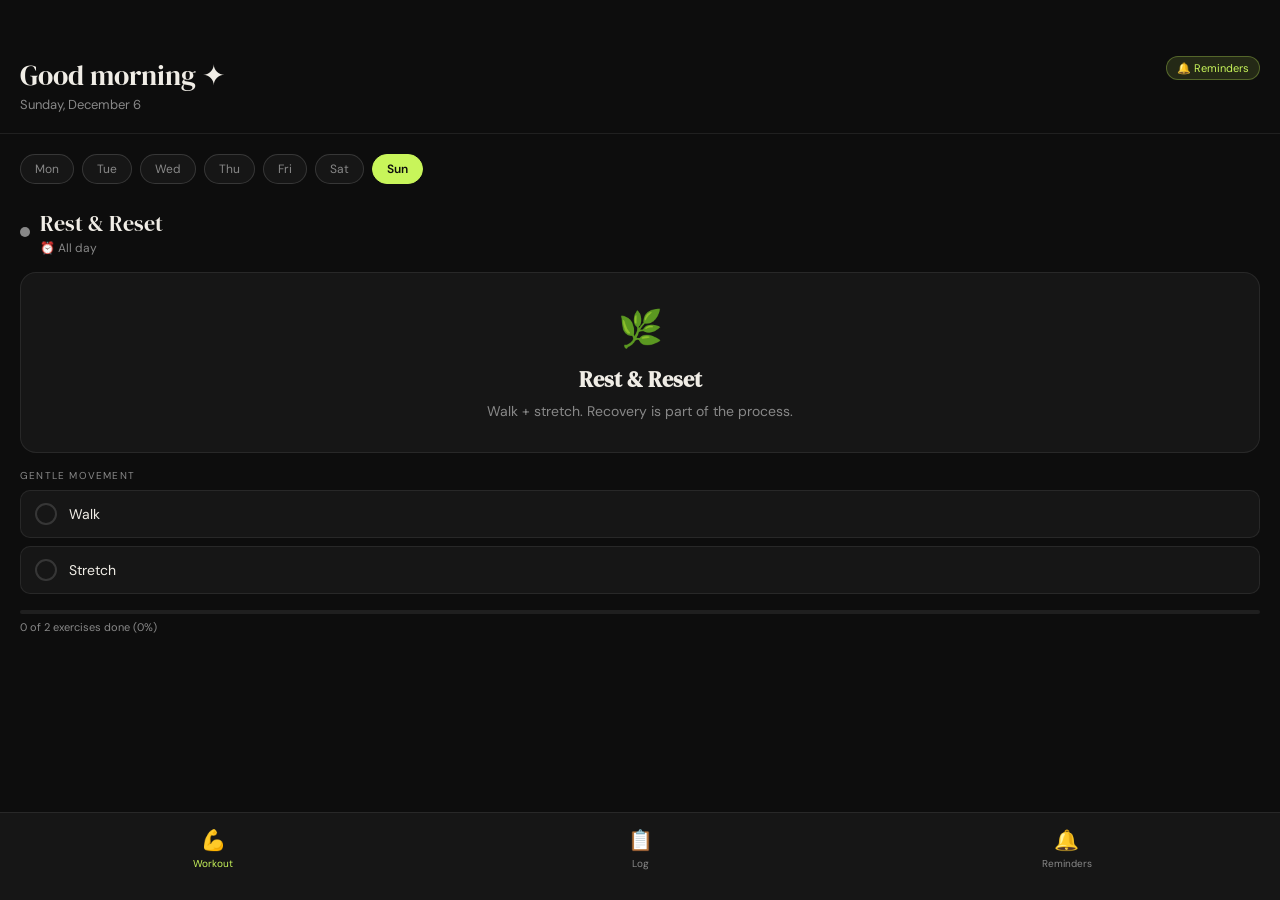
==== index.html @ 6dd9e2ce "updated scheduling notification" ====
<!DOCTYPE html>
<html lang="en">
<head>
<meta charset="UTF-8">
<meta name="viewport" content="width=device-width, initial-scale=1.0, viewport-fit=cover">
<meta name="apple-mobile-web-app-capable" content="yes">
<meta name="apple-mobile-web-app-status-bar-style" content="black-translucent">
<meta name="apple-mobile-web-app-title" content="My Fitness">
<title>My Fitness</title>
<link rel="preconnect" href="https://fonts.googleapis.com">
<link href="https://fonts.googleapis.com/css2?family=DM+Serif+Display:ital@0;1&family=DM+Sans:wght@300;400;500;600&display=swap" rel="stylesheet">
<style>
  :root {
    --bg: #0d0d0d;
    --bg2: #161616;
    --bg3: #1f1f1f;
    --border: rgba(255,255,255,0.08);
    --border2: rgba(255,255,255,0.14);
    --text: #f0ede6;
    --muted: #888;
    --accent: #c8f55a;
    --accent-dim: rgba(200,245,90,0.12);
    --accent-border: rgba(200,245,90,0.3);
    --red: #ff6b6b;
    --orange: #ffb347;
    --blue: #6bc5ff;
    --purple: #b39ddb;
    --green: #c8f55a;
    --radius: 16px;
    --radius-sm: 10px;
  }

  * { box-sizing: border-box; margin: 0; padding: 0; -webkit-tap-highlight-color: transparent; }

  body {
    font-family: 'DM Sans', sans-serif;
    background: var(--bg);
    color: var(--text);
    min-height: 100vh;
    min-height: -webkit-fill-available;
    overflow-x: hidden;
    padding-bottom: 90px;
  }

  h1, h2, .serif { font-family: 'DM Serif Display', serif; }

  .header {
    padding: 56px 20px 20px;
    background: var(--bg);
    position: sticky;
    top: 0;
    z-index: 100;
    border-bottom: 1px solid var(--border);
  }

  .header-top {
    display: flex;
    justify-content: space-between;
    align-items: flex-start;
  }

  .header h1 { font-size: 28px; color: var(--text); font-weight: 400; }
  .header .date { font-size: 13px; color: var(--muted); margin-top: 2px; }

  .ntfy-badge {
    font-size: 11px;
    background: var(--accent-dim);
    color: var(--accent);
    border: 1px solid var(--accent-border);
    padding: 4px 10px;
    border-radius: 20px;
    cursor: pointer;
    flex-shrink: 0;
  }

  .nav {
    position: fixed;
    bottom: 0;
    left: 0; right: 0;
    background: var(--bg2);
    border-top: 1px solid var(--border);
    display: flex;
    padding: 8px 0 24px;
    z-index: 200;
  }

  .nav-btn {
    flex: 1;
    display: flex;
    flex-direction: column;
    align-items: center;
    gap: 4px;
    background: none;
    border: none;
    color: var(--muted);
    font-family: 'DM Sans', sans-serif;
    font-size: 10px;
    cursor: pointer;
    padding: 6px 0;
    transition: color 0.2s;
  }

  .nav-btn.active { color: var(--accent); }
  .nav-icon { font-size: 20px; }

  .page { display: none; padding: 20px; }
  .page.active { display: block; }

  /* --- WORKOUT DAY CARD --- */
  .day-label {
    display: flex;
    align-items: center;
    gap: 10px;
    margin-bottom: 16px;
  }

  .day-dot {
    width: 10px; height: 10px;
    border-radius: 50%;
    flex-shrink: 0;
  }

  .day-title { font-family: 'DM Serif Display', serif; font-size: 22px; }
  .day-subtitle { font-size: 12px; color: var(--muted); margin-top: 2px; }

  .section-label {
    font-size: 10px;
    letter-spacing: 0.12em;
    text-transform: uppercase;
    color: var(--muted);
    margin: 16px 0 8px;
  }

  .exercise-item {
    display: flex;
    align-items: center;
    gap: 12px;
    padding: 12px 14px;
    background: var(--bg2);
    border: 1px solid var(--border);
    border-radius: var(--radius-sm);
    margin-bottom: 8px;
    cursor: pointer;
    transition: border-color 0.2s, background 0.2s;
    user-select: none;
  }

  .exercise-item.done {
    border-color: var(--accent-border);
    background: var(--accent-dim);
  }

  .ex-check {
    width: 22px; height: 22px;
    border-radius: 50%;
    border: 2px solid var(--border2);
    flex-shrink: 0;
    display: flex;
    align-items: center;
    justify-content: center;
    transition: all 0.2s;
  }

  .exercise-item.done .ex-check {
    background: var(--accent);
    border-color: var(--accent);
  }

  .ex-check-icon { display: none; font-size: 12px; }
  .exercise-item.done .ex-check-icon { display: block; }

  .ex-name { font-size: 14px; font-weight: 400; }
  .exercise-item.done .ex-name { text-decoration: line-through; color: var(--muted); }

  .day-nav {
    display: flex;
    gap: 8px;
    margin-bottom: 20px;
    overflow-x: auto;
    padding-bottom: 4px;
    scrollbar-width: none;
  }
  .day-nav::-webkit-scrollbar { display: none; }

  .day-chip {
    flex-shrink: 0;
    padding: 6px 14px;
    border-radius: 20px;
    border: 1px solid var(--border2);
    background: var(--bg2);
    color: var(--muted);
    font-size: 12px;
    cursor: pointer;
    transition: all 0.2s;
    font-family: 'DM Sans', sans-serif;
  }

  .day-chip.active {
    background: var(--accent);
    color: #0d0d0d;
    border-color: var(--accent);
    font-weight: 600;
  }

  .rest-card {
    background: var(--bg2);
    border: 1px solid var(--border);
    border-radius: var(--radius);
    padding: 32px 20px;
    text-align: center;
  }

  .rest-card .rest-emoji { font-size: 36px; margin-bottom: 12px; }
  .rest-card h2 { font-family: 'DM Serif Display', serif; font-size: 22px; margin-bottom: 8px; }
  .rest-card p { color: var(--muted); font-size: 14px; }

  .progress-bar-wrap {
    background: var(--bg3);
    border-radius: 4px;
    height: 4px;
    margin-top: 16px;
    overflow: hidden;
  }

  .progress-bar-fill {
    height: 100%;
    background: var(--accent);
    border-radius: 4px;
    transition: width 0.4s ease;
  }

  .progress-label {
    font-size: 11px;
    color: var(--muted);
    margin-top: 6px;
  }

  /* --- LOG PAGE --- */
  .log-section {
    background: var(--bg2);
    border: 1px solid var(--border);
    border-radius: var(--radius);
    margin-bottom: 16px;
    overflow: hidden;
  }

  .log-section-header {
    padding: 14px 16px;
    border-bottom: 1px solid var(--border);
    display: flex;
    justify-content: space-between;
    align-items: center;
  }

  .log-section-header h3 {
    font-size: 14px;
    font-weight: 500;
    display: flex;
    align-items: center;
    gap: 8px;
  }

  .log-icon { font-size: 16px; }

  .add-btn {
    font-size: 11px;
    color: var(--accent);
    background: var(--accent-dim);
    border: 1px solid var(--accent-border);
    padding: 4px 10px;
    border-radius: 20px;
    cursor: pointer;
    font-family: 'DM Sans', sans-serif;
  }

  .log-entries { padding: 8px 16px 12px; }

  .log-entry {
    display: flex;
    justify-content: space-between;
    align-items: center;
    padding: 8px 0;
    border-bottom: 1px solid var(--border);
    font-size: 13px;
  }

  .log-entry:last-child { border-bottom: none; }

  .log-entry-text { color: var(--text); }
  .log-entry-meta { color: var(--muted); font-size: 11px; }

  .delete-btn {
    background: none;
    border: none;
    color: var(--muted);
    cursor: pointer;
    font-size: 14px;
    padding: 4px;
  }

  .water-tracker {
    display: flex;
    gap: 6px;
    flex-wrap: wrap;
    padding: 12px 16px;
  }

  .water-glass {
    width: 36px; height: 36px;
    border-radius: 8px;
    border: 1px solid var(--border2);
    background: var(--bg3);
    display: flex;
    align-items: center;
    justify-content: center;
    font-size: 18px;
    cursor: pointer;
    transition: all 0.2s;
  }

  .water-glass.filled {
    background: rgba(107,197,255,0.15);
    border-color: rgba(107,197,255,0.4);
  }

  .water-count {
    font-size: 12px;
    color: var(--muted);
    padding: 0 16px 12px;
  }

  /* --- REMINDERS PAGE --- */
  .reminder-card {
    background: var(--bg2);
    border: 1px solid var(--border);
    border-radius: var(--radius);
    margin-bottom: 12px;
    overflow: hidden;
  }

  .reminder-row {
    display: flex;
    align-items: center;
    gap: 14px;
    padding: 14px 16px;
    border-bottom: 1px solid var(--border);
  }
  .reminder-row:last-child { border-bottom: none; }

  .reminder-time {
    font-family: 'DM Serif Display', serif;
    font-size: 18px;
    color: var(--text);
    min-width: 60px;
  }

  .reminder-info { flex: 1; }
  .reminder-label { font-size: 13px; font-weight: 500; }
  .reminder-sub { font-size: 11px; color: var(--muted); margin-top: 1px; }

  .reminder-icon-box {
    width: 36px; height: 36px;
    border-radius: 10px;
    display: flex; align-items: center; justify-content: center;
    font-size: 18px;
    flex-shrink: 0;
  }

  /* --- MODAL / INPUT --- */
  .modal-overlay {
    position: fixed;
    inset: 0;
    background: rgba(0,0,0,0.7);
    z-index: 500;
    display: flex;
    align-items: flex-end;
    justify-content: center;
  }

  .modal-overlay.hidden { display: none; }

  .modal-sheet {
    background: var(--bg2);
    border-radius: 20px 20px 0 0;
    padding: 20px 20px 40px;
    width: 100%;
    max-width: 480px;
  }

  .modal-handle {
    width: 40px; height: 4px;
    background: var(--border2);
    border-radius: 2px;
    margin: 0 auto 20px;
  }

  .modal-title {
    font-family: 'DM Serif Display', serif;
    font-size: 20px;
    margin-bottom: 16px;
  }

  .modal-input {
    width: 100%;
    background: var(--bg3);
    border: 1px solid var(--border2);
    border-radius: var(--radius-sm);
    padding: 12px 14px;
    color: var(--text);
    font-family: 'DM Sans', sans-serif;
    font-size: 15px;
    outline: none;
    margin-bottom: 12px;
  }

  .modal-input:focus { border-color: var(--accent); }

  .modal-actions { display: flex; gap: 10px; }

  .btn {
    flex: 1;
    padding: 13px;
    border-radius: var(--radius-sm);
    font-family: 'DM Sans', sans-serif;
    font-size: 14px;
    font-weight: 500;
    cursor: pointer;
    border: none;
    transition: opacity 0.2s;
  }

  .btn-primary { background: var(--accent); color: #0d0d0d; }
  .btn-secondary { background: var(--bg3); color: var(--text); border: 1px solid var(--border2); }

  /* --- NTFY SETUP --- */
  .setup-card {
    background: var(--bg2);
    border: 1px solid var(--accent-border);
    border-radius: var(--radius);
    padding: 20px;
    margin-bottom: 20px;
  }

  .setup-card h3 { font-family: 'DM Serif Display', serif; font-size: 18px; margin-bottom: 8px; }
  .setup-card p { font-size: 13px; color: var(--muted); line-height: 1.6; margin-bottom: 12px; }

  .setup-steps { list-style: none; }
  .setup-steps li {
    font-size: 13px;
    color: var(--text);
    padding: 6px 0;
    display: flex;
    gap: 10px;
    align-items: flex-start;
  }

  .step-num {
    min-width: 20px; height: 20px;
    border-radius: 50%;
    background: var(--accent);
    color: #0d0d0d;
    font-size: 11px;
    font-weight: 600;
    display: flex; align-items: center; justify-content: center;
    flex-shrink: 0;
    margin-top: 1px;
  }

  .topic-display {
    background: var(--bg3);
    border: 1px solid var(--border2);
    border-radius: var(--radius-sm);
    padding: 10px 14px;
    font-size: 13px;
    font-family: monospace;
    color: var(--accent);
    margin: 10px 0;
    word-break: break-all;
  }

  .small-link {
    color: var(--accent);
    font-size: 12px;
    text-decoration: underline;
    cursor: pointer;
  }
</style>
</head>
<body>

<div class="header">
  <div class="header-top">
    <div>
      <h1 class="serif">Good morning ✦</h1>
      <div class="date" id="dateLabel"></div>
    </div>
    <div class="ntfy-badge" onclick="showPage('reminders')">🔔 Reminders</div>
  </div>
</div>

<div class="page active" id="page-workout">
  <div class="day-nav" id="dayNav"></div>
  <div id="workoutContent"></div>
</div>

<div class="page" id="page-log">
  <!-- Food Log -->
  <div class="log-section">
    <div class="log-section-header">
      <h3><span class="log-icon">🍽️</span> Food log</h3>
      <button class="add-btn" onclick="openModal('food')">+ Add</button>
    </div>
    <div class="log-entries" id="foodEntries">
      <div style="font-size:13px;color:var(--muted);padding:8px 0;">Nothing logged yet today.</div>
    </div>
  </div>

  <!-- Water Log -->
  <div class="log-section">
    <div class="log-section-header">
      <h3><span class="log-icon">💧</span> Water</h3>
      <button class="add-btn" onclick="addWater()">+ Glass</button>
    </div>
    <div class="water-tracker" id="waterTracker"></div>
    <div class="water-count" id="waterCount">0 glasses today</div>
  </div>

  <!-- Walk log -->
  <div class="log-section">
    <div class="log-section-header">
      <h3><span class="log-icon">🚶</span> Walk</h3>
      <button class="add-btn" onclick="openModal('walk')">+ Log</button>
    </div>
    <div class="log-entries" id="walkEntries">
      <div style="font-size:13px;color:var(--muted);padding:8px 0;">No walks logged today.</div>
    </div>
  </div>
</div>

<div class="page" id="page-reminders">
  <div id="ntfySetup"></div>

  <p class="section-label">Today's schedule</p>
  <div class="reminder-card">
    <div class="reminder-row">
      <div class="reminder-icon-box" style="background:rgba(255,179,71,0.15)">🍗</div>
      <div class="reminder-info">
        <div class="reminder-label">Protein meal</div>
        <div class="reminder-sub">Lunch — high protein focus</div>
      </div>
      <div class="reminder-time">1:00 PM</div>
    </div>
    <div class="reminder-row">
      <div class="reminder-icon-box" style="background:rgba(200,245,90,0.1)">🥜</div>
      <div class="reminder-info">
        <div class="reminder-label">Snack time</div>
        <div class="reminder-sub">Keep it light</div>
      </div>
      <div class="reminder-time">3:00 PM</div>
    </div>
    <div class="reminder-row">
      <div class="reminder-icon-box" style="background:rgba(107,197,255,0.12)">💧</div>
      <div class="reminder-info">
        <div class="reminder-label">Water reminders</div>
        <div class="reminder-sub">Hourly, 9am – 8pm</div>
      </div>
      <div class="reminder-time">Hourly</div>
    </div>
    <div class="reminder-row">
      <div class="reminder-icon-box" style="background:rgba(179,157,219,0.15)">🌅</div>
      <div class="reminder-info">
        <div class="reminder-label">Light dinner</div>
        <div class="reminder-sub">Wind-down eating</div>
      </div>
      <div class="reminder-time">7:00 PM</div>
    </div>
    <div class="reminder-row">
      <div class="reminder-icon-box" style="background:rgba(200,245,90,0.1)">🚶</div>
      <div class="reminder-info">
        <div class="reminder-label">Evening walk</div>
        <div class="reminder-sub">After dinner walk</div>
      </div>
      <div class="reminder-time">8:00 PM</div>
    </div>
  </div>

  <div id="testNotifSection"></div>
</div>

<!-- Bottom Nav -->
<nav class="nav">
  <button class="nav-btn active" onclick="showPage('workout')" id="nav-workout">
    <span class="nav-icon">💪</span>Workout
  </button>
  <button class="nav-btn" onclick="showPage('log')" id="nav-log">
    <span class="nav-icon">📋</span>Log
  </button>
  <button class="nav-btn" onclick="showPage('reminders')" id="nav-reminders">
    <span class="nav-icon">🔔</span>Reminders
  </button>
</nav>

<!-- Modal -->
<div class="modal-overlay hidden" id="modalOverlay">
  <div class="modal-sheet">
    <div class="modal-handle"></div>
    <div class="modal-title" id="modalTitle">Log food</div>
    <input class="modal-input" id="modalInput" type="text" placeholder="e.g. Chicken & rice..." />
    <div class="modal-actions">
      <button class="btn btn-secondary" onclick="closeModal()">Cancel</button>
      <button class="btn btn-primary" onclick="saveLog()">Save</button>
    </div>
  </div>
</div>

<script>
const DAYS = ['Sunday','Monday','Tuesday','Wednesday','Thursday','Friday','Saturday'];
const today = new Date();
const todayIdx = today.getDay();

document.getElementById('dateLabel').textContent = today.toLocaleDateString('en-US', { weekday:'long', month:'long', day:'numeric' });

const SCHEDULE = {
  1: {
    label: 'Monday — Lower Body',
    color: '#ff6b6b',
    time: '7 AM (fasted)',
    sections: [
      { name: 'Start (non-negotiables)', exercises: ['BOSU leg-ups','Pull-ups'] },
      { name: 'Main', exercises: ['Barbell hip thrust','RDL','Bulgarian split squat','Hip abductor'] },
      { name: 'Core (belly focus)', exercises: ['Hanging leg raises','Cable crunch'] },
      { name: 'Arms (light)', exercises: ['Tricep pushdowns or kickbacks','Lateral raises'] }
    ]
  },
  2: {
    label: 'Tuesday — Cardio + Core',
    color: '#ffcc44',
    time: 'Flexible',
    sections: [
      { name: 'Cardio (pick one)', exercises: ['20–25 min run (easy pace)','Incline walking'] },
      { name: 'Core circuit', exercises: ['Hanging leg raises','Plank','Cable crunch'] }
    ]
  },
  3: {
    label: 'Wednesday — Upper Body',
    color: '#6bc5ff',
    time: '7 AM',
    sections: [
      { name: 'Start', exercises: ['BOSU leg-ups','Pull-ups'] },
      { name: 'Back + Push', exercises: ['Lat pulldown','Chest-supported DB row','Incline DB press','Single-arm lat row'] },
      { name: '🔥 Arms (main focus)', exercises: ['Preacher curl','Tricep kickbacks','Overhead tricep extension','Lateral raises'] },
      { name: 'Finish', exercises: ['Dead hang'] }
    ]
  },
  4: {
    label: 'Thursday — Fat Loss Day',
    color: '#c8f55a',
    time: 'Flexible',
    sections: [
      { name: 'Intervals (pick one)', exercises: ['1 min fast / 2 min walk × 6–8 rounds','30–40 min incline walk'] }
    ]
  },
  5: {
    label: 'Friday — Lower Body (Quads)',
    color: '#b39ddb',
    time: '7 AM',
    sections: [
      { name: 'Start', exercises: ['BOSU leg-ups','Pull-ups'] },
      { name: 'Main', exercises: ['Hack squat','DB walking lunges','Hip thrust','Leg extension','Hip adductor'] },
      { name: 'Core', exercises: ['Cable crunch','Hanging leg raises'] },
      { name: 'Arms (light)', exercises: ['Tricep pushdowns','Lateral raises'] }
    ]
  },
  6: {
    label: 'Saturday — Active + Pilates',
    color: '#ffb347',
    time: 'Flexible',
    sections: [
      { name: 'Activity', exercises: ['Long walk','Light run','Pilates / YouTube workout (optional)'] }
    ]
  },
  0: {
    label: 'Sunday — Rest & Reset',
    color: '#888',
    time: 'All day',
    rest: true,
    sections: [
      { name: 'Gentle movement', exercises: ['Walk','Stretch'] }
    ]
  }
};

let currentDay = todayIdx;
let checkedExercises = JSON.parse(localStorage.getItem('checked') || '{}');
let foodLog = JSON.parse(localStorage.getItem('foodLog') || '[]');
let waterLog = JSON.parse(localStorage.getItem('waterLog') || '{}');
let walkLog = JSON.parse(localStorage.getItem('walkLog') || '[]');
let ntfyTopic = localStorage.getItem('ntfyTopic') || '';
let currentModal = '';

const todayKey = today.toISOString().split('T')[0];

function saveChecked() { localStorage.setItem('checked', JSON.stringify(checkedExercises)); }

function renderDayNav() {
  const nav = document.getElementById('dayNav');
  nav.innerHTML = '';
  const order = [1,2,3,4,5,6,0];
  order.forEach(d => {
    const chip = document.createElement('button');
    chip.className = 'day-chip' + (d === currentDay ? ' active' : '');
    chip.textContent = DAYS[d].slice(0,3);
    chip.onclick = () => { currentDay = d; renderDayNav(); renderWorkout(); };
    nav.appendChild(chip);
  });
}

function renderWorkout() {
  const content = document.getElementById('workoutContent');
  const day = SCHEDULE[currentDay];
  if (!day) { content.innerHTML = ''; return; }

  let html = `<div class="day-label">
    <div class="day-dot" style="background:${day.color}"></div>
    <div>
      <div class="day-title">${day.label.split('—')[1]?.trim() || day.label}</div>
      <div class="day-subtitle">⏰ ${day.time}</div>
    </div>
  </div>`;

  if (day.rest) {
    html += `<div class="rest-card">
      <div class="rest-emoji">🌿</div>
      <h2>Rest & Reset</h2>
      <p>Walk + stretch. Recovery is part of the process.</p>
    </div>`;
  }

  const dayKey = `${todayKey}-${currentDay}`;
  let total = 0, done = 0;

  day.sections.forEach(sec => {
    html += `<div class="section-label">${sec.name}</div>`;
    sec.exercises.forEach(ex => {
      total++;
      const key = `${dayKey}-${ex}`;
      const checked = checkedExercises[key];
      if (checked) done++;
      html += `<div class="exercise-item${checked ? ' done' : ''}" onclick="toggleEx('${key}', this)">
        <div class="ex-check"><span class="ex-check-icon">✓</span></div>
        <div class="ex-name">${ex}</div>
      </div>`;
    });
  });

  const pct = total > 0 ? Math.round((done/total)*100) : 0;
  html += `<div class="progress-bar-wrap"><div class="progress-bar-fill" style="width:${pct}%"></div></div>
  <div class="progress-label">${done} of ${total} exercises done (${pct}%)</div>`;

  content.innerHTML = html;
}

function toggleEx(key, el) {
  checkedExercises[key] = !checkedExercises[key];
  saveChecked();
  renderWorkout();
}

function renderLog() {
  const todayFood = foodLog.filter(f => f.date === todayKey);
  const foodEl = document.getElementById('foodEntries');
  if (todayFood.length === 0) {
    foodEl.innerHTML = '<div style="font-size:13px;color:var(--muted);padding:8px 0;">Nothing logged yet today.</div>';
  } else {
    foodEl.innerHTML = todayFood.map((f,i) => `
      <div class="log-entry">
        <div>
          <div class="log-entry-text">${f.text}</div>
          <div class="log-entry-meta">${f.time}</div>
        </div>
        <button class="delete-btn" onclick="deleteFood(${foodLog.indexOf(f)})">✕</button>
      </div>`).join('');
  }

  const glasses = waterLog[todayKey] || 0;
  const tracker = document.getElementById('waterTracker');
  let glassHTML = '';
  for (let i = 0; i < 10; i++) {
    glassHTML += `<div class="water-glass${i < glasses ? ' filled' : ''}" onclick="setWater(${i+1})">💧</div>`;
  }
  tracker.innerHTML = glassHTML;
  document.getElementById('waterCount').textContent = `${glasses} glass${glasses !== 1 ? 'es' : ''} today (goal: 8–10)`;

  const todayWalk = walkLog.filter(w => w.date === todayKey);
  const walkEl = document.getElementById('walkEntries');
  if (todayWalk.length === 0) {
    walkEl.innerHTML = '<div style="font-size:13px;color:var(--muted);padding:8px 0;">No walks logged today.</div>';
  } else {
    walkEl.innerHTML = todayWalk.map(w => `
      <div class="log-entry">
        <div>
          <div class="log-entry-text">${w.text}</div>
          <div class="log-entry-meta">${w.time}</div>
        </div>
      </div>`).join('');
  }
}

function addWater() {
  const cur = waterLog[todayKey] || 0;
  waterLog[todayKey] = Math.min(cur + 1, 10);
  localStorage.setItem('waterLog', JSON.stringify(waterLog));
  renderLog();
}

function setWater(n) {
  waterLog[todayKey] = n;
  localStorage.setItem('waterLog', JSON.stringify(waterLog));
  renderLog();
}

function deleteFood(idx) {
  foodLog.splice(idx, 1);
  localStorage.setItem('foodLog', JSON.stringify(foodLog));
  renderLog();
}

function openModal(type) {
  currentModal = type;
  const titles = { food: 'Log food', walk: 'Log walk' };
  const placeholders = { food: 'e.g. Chicken & rice, protein shake...', walk: 'e.g. 30 min evening walk...' };
  document.getElementById('modalTitle').textContent = titles[type];
  document.getElementById('modalInput').placeholder = placeholders[type];
  document.getElementById('modalInput').value = '';
  document.getElementById('modalOverlay').classList.remove('hidden');
  setTimeout(() => document.getElementById('modalInput').focus(), 100);
}

function closeModal() {
  document.getElementById('modalOverlay').classList.add('hidden');
}

function saveLog() {
  const val = document.getElementById('modalInput').value.trim();
  if (!val) return;
  const entry = { text: val, date: todayKey, time: new Date().toLocaleTimeString('en-US', {hour:'2-digit',minute:'2-digit'}) };
  if (currentModal === 'food') {
    foodLog.push(entry);
    localStorage.setItem('foodLog', JSON.stringify(foodLog));
  } else {
    walkLog.push(entry);
    localStorage.setItem('walkLog', JSON.stringify(walkLog));
  }
  closeModal();
  renderLog();
}

function generateTopic() {
  const chars = 'abcdefghijklmnopqrstuvwxyz0123456789';
  let result = 'myfitness-';
  for (let i = 0; i < 8; i++) result += chars[Math.floor(Math.random()*chars.length)];
  return result;
}

function renderReminders() {
  const setup = document.getElementById('ntfySetup');
  if (!ntfyTopic) {
    ntfyTopic = generateTopic();
    localStorage.setItem('ntfyTopic', ntfyTopic);
  }

  setup.innerHTML = `<div class="setup-card">
    <h3>Set up push notifications</h3>
    <p>Install the free <strong>ntfy</strong> app on your iPhone, then subscribe to your personal topic below. You'll get all your reminders as real push notifications.</p>
    <ol class="setup-steps">
      <li><span class="step-num">1</span><span>Download <strong>ntfy</strong> from the App Store (free, by Philipp Heckel)</span></li>
      <li><span class="step-num">2</span><span>Open ntfy → tap <strong>+</strong> → Subscribe to topic:</span></li>
    </ol>
    <div class="topic-display">${ntfyTopic}</div>
    <ol class="setup-steps" start="3">
      <li><span class="step-num">3</span><span>Add this page to your iPhone home screen (Share → Add to Home Screen)</span></li>
      <li><span class="step-num">4</span><span>Done! Test it below 👇</span></li>
    </ol>
  </div>`;

  document.getElementById('testNotifSection').innerHTML = `
    <div style="margin-top:16px">
      <p class="section-label">Test your notifications</p>
      <div style="display:flex;flex-direction:column;gap:8px">
        <button class="btn btn-primary" onclick="sendTestNotif()">Send test notification</button>
        <button class="btn btn-secondary" onclick="scheduleReminders()">Activate all reminders</button>
      </div>
      <p style="font-size:11px;color:var(--muted);margin-top:12px;line-height:1.6;">Reminders run while this app is open or in the background as a PWA. For all-day reliability, keep the PWA installed on your home screen.</p>
    </div>`;
}

async function sendNotif(title, message) {
  if (!ntfyTopic) return;

  const url = `https://ntfy.sh/${ntfyTopic}?title=${encodeURIComponent(title)}`;

  try {
    const res = await fetch(url, {
      method: 'POST',
      body: message
    });

    if (!res.ok) {
      alert('Notification failed: ' + res.status);
    }
  } catch (e) {
    console.log('ntfy error', e);
    alert('Notification failed. Check console.');
  }
}

async function sendTestNotif() {
  const topic = localStorage.getItem('ntfyTopic');

  alert('Sending to topic: ' + topic);

  try {
    const res = await fetch('https://ntfy.sh/' + topic, {
      method: 'POST',
      body: 'Hello from my fitness website'
    });

    alert('Status: ' + res.status);
  } catch (err) {
    alert('Error: ' + err.message);
    console.log(err);
  }
}

let reminderIntervals = [];

async function sendScheduledNotif(title, message, delay) {
  if (!ntfyTopic) return;

  const url =
    `https://ntfy.sh/${ntfyTopic}` +
    `?title=${encodeURIComponent(title)}` +
    `&delay=${encodeURIComponent(delay)}`;

  const res = await fetch(url, {
    method: 'POST',
    body: message
  });

  if (!res.ok) {
    throw new Error('Failed: ' + res.status);
  }
}

async function scheduleReminders() {
  try {
    await sendScheduledNotif('🍗 Protein meal', 'Time for your 1pm protein meal.', '1pm');
    await sendScheduledNotif('🥜 Snack time', 'Keep it light — snack time.', '3pm');
    await sendScheduledNotif('🌅 Light dinner', 'Wind down with a light dinner.', '7pm');
    await sendScheduledNotif('🚶 Evening walk', 'Time for your evening walk.', '8pm');

    for (let h = 9; h <= 19; h++) {
      await sendScheduledNotif('💧 Drink water', 'Hydration check — sip some water.', `${h}:00`);
    }

    alert('Reminders scheduled with ntfy! You can close the app now.');
  } catch (err) {
    alert('Could not schedule reminders: ' + err.message);
    console.log(err);
  }
}

function showPage(name) {
  document.querySelectorAll('.page').forEach(p => p.classList.remove('active'));
  document.querySelectorAll('.nav-btn').forEach(b => b.classList.remove('active'));
  document.getElementById('page-' + name).classList.add('active');
  document.getElementById('nav-' + name).classList.add('active');
  if (name === 'log') renderLog();
  if (name === 'reminders') renderReminders();
}

document.getElementById('modalOverlay').addEventListener('click', function(e) {
  if (e.target === this) closeModal();
});

document.getElementById('modalInput').addEventListener('keydown', function(e) {
  if (e.key === 'Enter') saveLog();
});

renderDayNav();
renderWorkout();
</script>
</body>
</html>
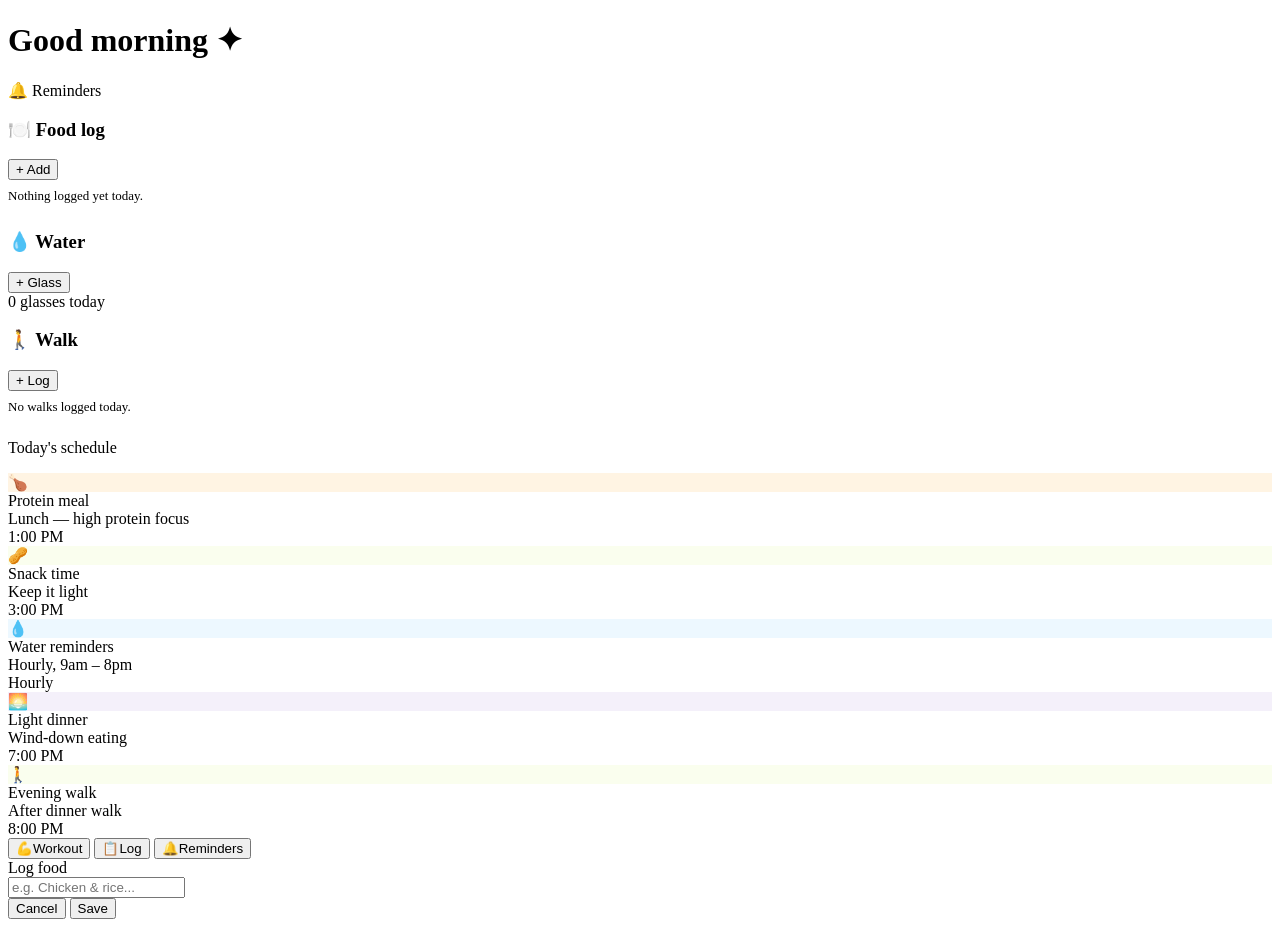
==== commit 744d303b: "split files for cleaner layout" ====
--- a/index.html
+++ b/index.html
@@ -1,994 +1,150 @@
 <!DOCTYPE html>
 <html lang="en">
 <head>
-<meta charset="UTF-8">
-<meta name="viewport" content="width=device-width, initial-scale=1.0, viewport-fit=cover">
-<meta name="apple-mobile-web-app-capable" content="yes">
-<meta name="apple-mobile-web-app-status-bar-style" content="black-translucent">
-<meta name="apple-mobile-web-app-title" content="My Fitness">
-<title>My Fitness</title>
-<link rel="preconnect" href="https://fonts.googleapis.com">
-<link href="https://fonts.googleapis.com/css2?family=DM+Serif+Display:ital@0;1&family=DM+Sans:wght@300;400;500;600&display=swap" rel="stylesheet">
-<style>
-  :root {
-    --bg: #0d0d0d;
-    --bg2: #161616;
-    --bg3: #1f1f1f;
-    --border: rgba(255,255,255,0.08);
-    --border2: rgba(255,255,255,0.14);
-    --text: #f0ede6;
-    --muted: #888;
-    --accent: #c8f55a;
-    --accent-dim: rgba(200,245,90,0.12);
-    --accent-border: rgba(200,245,90,0.3);
-    --red: #ff6b6b;
-    --orange: #ffb347;
-    --blue: #6bc5ff;
-    --purple: #b39ddb;
-    --green: #c8f55a;
-    --radius: 16px;
-    --radius-sm: 10px;
-  }
-
-  * { box-sizing: border-box; margin: 0; padding: 0; -webkit-tap-highlight-color: transparent; }
-
-  body {
-    font-family: 'DM Sans', sans-serif;
-    background: var(--bg);
-    color: var(--text);
-    min-height: 100vh;
-    min-height: -webkit-fill-available;
-    overflow-x: hidden;
-    padding-bottom: 90px;
-  }
-
-  h1, h2, .serif { font-family: 'DM Serif Display', serif; }
-
-  .header {
-    padding: 56px 20px 20px;
-    background: var(--bg);
-    position: sticky;
-    top: 0;
-    z-index: 100;
-    border-bottom: 1px solid var(--border);
-  }
-
-  .header-top {
-    display: flex;
-    justify-content: space-between;
-    align-items: flex-start;
-  }
-
-  .header h1 { font-size: 28px; color: var(--text); font-weight: 400; }
-  .header .date { font-size: 13px; color: var(--muted); margin-top: 2px; }
-
-  .ntfy-badge {
-    font-size: 11px;
-    background: var(--accent-dim);
-    color: var(--accent);
-    border: 1px solid var(--accent-border);
-    padding: 4px 10px;
-    border-radius: 20px;
-    cursor: pointer;
-    flex-shrink: 0;
-  }
-
-  .nav {
-    position: fixed;
-    bottom: 0;
-    left: 0; right: 0;
-    background: var(--bg2);
-    border-top: 1px solid var(--border);
-    display: flex;
-    padding: 8px 0 24px;
-    z-index: 200;
-  }
-
-  .nav-btn {
-    flex: 1;
-    display: flex;
-    flex-direction: column;
-    align-items: center;
-    gap: 4px;
-    background: none;
-    border: none;
-    color: var(--muted);
-    font-family: 'DM Sans', sans-serif;
-    font-size: 10px;
-    cursor: pointer;
-    padding: 6px 0;
-    transition: color 0.2s;
-  }
-
-  .nav-btn.active { color: var(--accent); }
-  .nav-icon { font-size: 20px; }
-
-  .page { display: none; padding: 20px; }
-  .page.active { display: block; }
-
-  /* --- WORKOUT DAY CARD --- */
-  .day-label {
-    display: flex;
-    align-items: center;
-    gap: 10px;
-    margin-bottom: 16px;
-  }
-
-  .day-dot {
-    width: 10px; height: 10px;
-    border-radius: 50%;
-    flex-shrink: 0;
-  }
-
-  .day-title { font-family: 'DM Serif Display', serif; font-size: 22px; }
-  .day-subtitle { font-size: 12px; color: var(--muted); margin-top: 2px; }
-
-  .section-label {
-    font-size: 10px;
-    letter-spacing: 0.12em;
-    text-transform: uppercase;
-    color: var(--muted);
-    margin: 16px 0 8px;
-  }
-
-  .exercise-item {
-    display: flex;
-    align-items: center;
-    gap: 12px;
-    padding: 12px 14px;
-    background: var(--bg2);
-    border: 1px solid var(--border);
-    border-radius: var(--radius-sm);
-    margin-bottom: 8px;
-    cursor: pointer;
-    transition: border-color 0.2s, background 0.2s;
-    user-select: none;
-  }
-
-  .exercise-item.done {
-    border-color: var(--accent-border);
-    background: var(--accent-dim);
-  }
-
-  .ex-check {
-    width: 22px; height: 22px;
-    border-radius: 50%;
-    border: 2px solid var(--border2);
-    flex-shrink: 0;
-    display: flex;
-    align-items: center;
-    justify-content: center;
-    transition: all 0.2s;
-  }
-
-  .exercise-item.done .ex-check {
-    background: var(--accent);
-    border-color: var(--accent);
-  }
-
-  .ex-check-icon { display: none; font-size: 12px; }
-  .exercise-item.done .ex-check-icon { display: block; }
-
-  .ex-name { font-size: 14px; font-weight: 400; }
-  .exercise-item.done .ex-name { text-decoration: line-through; color: var(--muted); }
-
-  .day-nav {
-    display: flex;
-    gap: 8px;
-    margin-bottom: 20px;
-    overflow-x: auto;
-    padding-bottom: 4px;
-    scrollbar-width: none;
-  }
-  .day-nav::-webkit-scrollbar { display: none; }
-
-  .day-chip {
-    flex-shrink: 0;
-    padding: 6px 14px;
-    border-radius: 20px;
-    border: 1px solid var(--border2);
-    background: var(--bg2);
-    color: var(--muted);
-    font-size: 12px;
-    cursor: pointer;
-    transition: all 0.2s;
-    font-family: 'DM Sans', sans-serif;
-  }
-
-  .day-chip.active {
-    background: var(--accent);
-    color: #0d0d0d;
-    border-color: var(--accent);
-    font-weight: 600;
-  }
-
-  .rest-card {
-    background: var(--bg2);
-    border: 1px solid var(--border);
-    border-radius: var(--radius);
-    padding: 32px 20px;
-    text-align: center;
-  }
-
-  .rest-card .rest-emoji { font-size: 36px; margin-bottom: 12px; }
-  .rest-card h2 { font-family: 'DM Serif Display', serif; font-size: 22px; margin-bottom: 8px; }
-  .rest-card p { color: var(--muted); font-size: 14px; }
-
-  .progress-bar-wrap {
-    background: var(--bg3);
-    border-radius: 4px;
-    height: 4px;
-    margin-top: 16px;
-    overflow: hidden;
-  }
-
-  .progress-bar-fill {
-    height: 100%;
-    background: var(--accent);
-    border-radius: 4px;
-    transition: width 0.4s ease;
-  }
-
-  .progress-label {
-    font-size: 11px;
-    color: var(--muted);
-    margin-top: 6px;
-  }
-
-  /* --- LOG PAGE --- */
-  .log-section {
-    background: var(--bg2);
-    border: 1px solid var(--border);
-    border-radius: var(--radius);
-    margin-bottom: 16px;
-    overflow: hidden;
-  }
-
-  .log-section-header {
-    padding: 14px 16px;
-    border-bottom: 1px solid var(--border);
-    display: flex;
-    justify-content: space-between;
-    align-items: center;
-  }
-
-  .log-section-header h3 {
-    font-size: 14px;
-    font-weight: 500;
-    display: flex;
-    align-items: center;
-    gap: 8px;
-  }
-
-  .log-icon { font-size: 16px; }
-
-  .add-btn {
-    font-size: 11px;
-    color: var(--accent);
-    background: var(--accent-dim);
-    border: 1px solid var(--accent-border);
-    padding: 4px 10px;
-    border-radius: 20px;
-    cursor: pointer;
-    font-family: 'DM Sans', sans-serif;
-  }
-
-  .log-entries { padding: 8px 16px 12px; }
-
-  .log-entry {
-    display: flex;
-    justify-content: space-between;
-    align-items: center;
-    padding: 8px 0;
-    border-bottom: 1px solid var(--border);
-    font-size: 13px;
-  }
-
-  .log-entry:last-child { border-bottom: none; }
-
-  .log-entry-text { color: var(--text); }
-  .log-entry-meta { color: var(--muted); font-size: 11px; }
-
-  .delete-btn {
-    background: none;
-    border: none;
-    color: var(--muted);
-    cursor: pointer;
-    font-size: 14px;
-    padding: 4px;
-  }
-
-  .water-tracker {
-    display: flex;
-    gap: 6px;
-    flex-wrap: wrap;
-    padding: 12px 16px;
-  }
-
-  .water-glass {
-    width: 36px; height: 36px;
-    border-radius: 8px;
-    border: 1px solid var(--border2);
-    background: var(--bg3);
-    display: flex;
-    align-items: center;
-    justify-content: center;
-    font-size: 18px;
-    cursor: pointer;
-    transition: all 0.2s;
-  }
-
-  .water-glass.filled {
-    background: rgba(107,197,255,0.15);
-    border-color: rgba(107,197,255,0.4);
-  }
-
-  .water-count {
-    font-size: 12px;
-    color: var(--muted);
-    padding: 0 16px 12px;
-  }
-
-  /* --- REMINDERS PAGE --- */
-  .reminder-card {
-    background: var(--bg2);
-    border: 1px solid var(--border);
-    border-radius: var(--radius);
-    margin-bottom: 12px;
-    overflow: hidden;
-  }
-
-  .reminder-row {
-    display: flex;
-    align-items: center;
-    gap: 14px;
-    padding: 14px 16px;
-    border-bottom: 1px solid var(--border);
-  }
-  .reminder-row:last-child { border-bottom: none; }
-
-  .reminder-time {
-    font-family: 'DM Serif Display', serif;
-    font-size: 18px;
-    color: var(--text);
-    min-width: 60px;
-  }
-
-  .reminder-info { flex: 1; }
-  .reminder-label { font-size: 13px; font-weight: 500; }
-  .reminder-sub { font-size: 11px; color: var(--muted); margin-top: 1px; }
-
-  .reminder-icon-box {
-    width: 36px; height: 36px;
-    border-radius: 10px;
-    display: flex; align-items: center; justify-content: center;
-    font-size: 18px;
-    flex-shrink: 0;
-  }
-
-  /* --- MODAL / INPUT --- */
-  .modal-overlay {
-    position: fixed;
-    inset: 0;
-    background: rgba(0,0,0,0.7);
-    z-index: 500;
-    display: flex;
-    align-items: flex-end;
-    justify-content: center;
-  }
-
-  .modal-overlay.hidden { display: none; }
-
-  .modal-sheet {
-    background: var(--bg2);
-    border-radius: 20px 20px 0 0;
-    padding: 20px 20px 40px;
-    width: 100%;
-    max-width: 480px;
-  }
-
-  .modal-handle {
-    width: 40px; height: 4px;
-    background: var(--border2);
-    border-radius: 2px;
-    margin: 0 auto 20px;
-  }
-
-  .modal-title {
-    font-family: 'DM Serif Display', serif;
-    font-size: 20px;
-    margin-bottom: 16px;
-  }
-
-  .modal-input {
-    width: 100%;
-    background: var(--bg3);
-    border: 1px solid var(--border2);
-    border-radius: var(--radius-sm);
-    padding: 12px 14px;
-    color: var(--text);
-    font-family: 'DM Sans', sans-serif;
-    font-size: 15px;
-    outline: none;
-    margin-bottom: 12px;
-  }
-
-  .modal-input:focus { border-color: var(--accent); }
-
-  .modal-actions { display: flex; gap: 10px; }
-
-  .btn {
-    flex: 1;
-    padding: 13px;
-    border-radius: var(--radius-sm);
-    font-family: 'DM Sans', sans-serif;
-    font-size: 14px;
-    font-weight: 500;
-    cursor: pointer;
-    border: none;
-    transition: opacity 0.2s;
-  }
-
-  .btn-primary { background: var(--accent); color: #0d0d0d; }
-  .btn-secondary { background: var(--bg3); color: var(--text); border: 1px solid var(--border2); }
-
-  /* --- NTFY SETUP --- */
-  .setup-card {
-    background: var(--bg2);
-    border: 1px solid var(--accent-border);
-    border-radius: var(--radius);
-    padding: 20px;
-    margin-bottom: 20px;
-  }
-
-  .setup-card h3 { font-family: 'DM Serif Display', serif; font-size: 18px; margin-bottom: 8px; }
-  .setup-card p { font-size: 13px; color: var(--muted); line-height: 1.6; margin-bottom: 12px; }
-
-  .setup-steps { list-style: none; }
-  .setup-steps li {
-    font-size: 13px;
-    color: var(--text);
-    padding: 6px 0;
-    display: flex;
-    gap: 10px;
-    align-items: flex-start;
-  }
-
-  .step-num {
-    min-width: 20px; height: 20px;
-    border-radius: 50%;
-    background: var(--accent);
-    color: #0d0d0d;
-    font-size: 11px;
-    font-weight: 600;
-    display: flex; align-items: center; justify-content: center;
-    flex-shrink: 0;
-    margin-top: 1px;
-  }
-
-  .topic-display {
-    background: var(--bg3);
-    border: 1px solid var(--border2);
-    border-radius: var(--radius-sm);
-    padding: 10px 14px;
-    font-size: 13px;
-    font-family: monospace;
-    color: var(--accent);
-    margin: 10px 0;
-    word-break: break-all;
-  }
-
-  .small-link {
-    color: var(--accent);
-    font-size: 12px;
-    text-decoration: underline;
-    cursor: pointer;
-  }
-</style>
+  <meta charset="UTF-8">
+  <meta name="viewport" content="width=device-width, initial-scale=1.0, viewport-fit=cover">
+  <meta name="apple-mobile-web-app-capable" content="yes">
+  <meta name="apple-mobile-web-app-status-bar-style" content="black-translucent">
+  <meta name="apple-mobile-web-app-title" content="My Fitness">
+  <title>My Fitness</title>
+  <link rel="preconnect" href="https://fonts.googleapis.com">
+  <link href="https://fonts.googleapis.com/css2?family=DM+Serif+Display:ital@0;1&family=DM+Sans:wght@300;400;500;600&display=swap" rel="stylesheet">
+  <link rel="stylesheet" href="styles.css">
 </head>
 <body>
 
-<div class="header">
-  <div class="header-top">
-    <div>
-      <h1 class="serif">Good morning ✦</h1>
-      <div class="date" id="dateLabel"></div>
-    </div>
-    <div class="ntfy-badge" onclick="showPage('reminders')">🔔 Reminders</div>
-  </div>
-</div>
-
-<div class="page active" id="page-workout">
-  <div class="day-nav" id="dayNav"></div>
-  <div id="workoutContent"></div>
-</div>
-
-<div class="page" id="page-log">
-  <!-- Food Log -->
-  <div class="log-section">
-    <div class="log-section-header">
-      <h3><span class="log-icon">🍽️</span> Food log</h3>
-      <button class="add-btn" onclick="openModal('food')">+ Add</button>
-    </div>
-    <div class="log-entries" id="foodEntries">
-      <div style="font-size:13px;color:var(--muted);padding:8px 0;">Nothing logged yet today.</div>
+  <!-- ===================== HEADER ===================== -->
+  <div class="header">
+    <div class="header-top">
+      <div>
+        <h1 class="serif">Good morning ✦</h1>
+        <div class="date" id="dateLabel"></div>
+      </div>
+      <div class="ntfy-badge" onclick="showPage('reminders')">🔔 Reminders</div>
     </div>
   </div>
 
-  <!-- Water Log -->
-  <div class="log-section">
-    <div class="log-section-header">
-      <h3><span class="log-icon">💧</span> Water</h3>
-      <button class="add-btn" onclick="addWater()">+ Glass</button>
-    </div>
-    <div class="water-tracker" id="waterTracker"></div>
-    <div class="water-count" id="waterCount">0 glasses today</div>
+  <!-- ===================== WORKOUT PAGE ===================== -->
+  <div class="page active" id="page-workout">
+    <div class="day-nav" id="dayNav"></div>
+    <div id="workoutContent"></div>
   </div>
 
-  <!-- Walk log -->
-  <div class="log-section">
-    <div class="log-section-header">
-      <h3><span class="log-icon">🚶</span> Walk</h3>
-      <button class="add-btn" onclick="openModal('walk')">+ Log</button>
+  <!-- ===================== LOG PAGE ===================== -->
+  <div class="page" id="page-log">
+
+    <!-- Food -->
+    <div class="log-section">
+      <div class="log-section-header">
+        <h3><span class="log-icon">🍽️</span> Food log</h3>
+        <button class="add-btn" onclick="openModal('food')">+ Add</button>
+      </div>
+      <div class="log-entries" id="foodEntries">
+        <div style="font-size:13px;color:var(--muted);padding:8px 0;">Nothing logged yet today.</div>
+      </div>
     </div>
-    <div class="log-entries" id="walkEntries">
-      <div style="font-size:13px;color:var(--muted);padding:8px 0;">No walks logged today.</div>
+
+    <!-- Water -->
+    <div class="log-section">
+      <div class="log-section-header">
+        <h3><span class="log-icon">💧</span> Water</h3>
+        <button class="add-btn" onclick="addWater()">+ Glass</button>
+      </div>
+      <div class="water-tracker" id="waterTracker"></div>
+      <div class="water-count" id="waterCount">0 glasses today</div>
     </div>
+
+    <!-- Walk -->
+    <div class="log-section">
+      <div class="log-section-header">
+        <h3><span class="log-icon">🚶</span> Walk</h3>
+        <button class="add-btn" onclick="openModal('walk')">+ Log</button>
+      </div>
+      <div class="log-entries" id="walkEntries">
+        <div style="font-size:13px;color:var(--muted);padding:8px 0;">No walks logged today.</div>
+      </div>
+    </div>
+
   </div>
-</div>
 
-<div class="page" id="page-reminders">
-  <div id="ntfySetup"></div>
+  <!-- ===================== REMINDERS PAGE ===================== -->
+  <div class="page" id="page-reminders">
 
-  <p class="section-label">Today's schedule</p>
-  <div class="reminder-card">
-    <div class="reminder-row">
-      <div class="reminder-icon-box" style="background:rgba(255,179,71,0.15)">🍗</div>
-      <div class="reminder-info">
-        <div class="reminder-label">Protein meal</div>
-        <div class="reminder-sub">Lunch — high protein focus</div>
+    <div id="ntfySetup"></div>
+
+    <p class="section-label">Today's schedule</p>
+    <div class="reminder-card">
+      <div class="reminder-row">
+        <div class="reminder-icon-box" style="background:rgba(255,179,71,0.15)">🍗</div>
+        <div class="reminder-info">
+          <div class="reminder-label">Protein meal</div>
+          <div class="reminder-sub">Lunch — high protein focus</div>
+        </div>
+        <div class="reminder-time">1:00 PM</div>
       </div>
-      <div class="reminder-time">1:00 PM</div>
+      <div class="reminder-row">
+        <div class="reminder-icon-box" style="background:rgba(200,245,90,0.1)">🥜</div>
+        <div class="reminder-info">
+          <div class="reminder-label">Snack time</div>
+          <div class="reminder-sub">Keep it light</div>
+        </div>
+        <div class="reminder-time">3:00 PM</div>
+      </div>
+      <div class="reminder-row">
+        <div class="reminder-icon-box" style="background:rgba(107,197,255,0.12)">💧</div>
+        <div class="reminder-info">
+          <div class="reminder-label">Water reminders</div>
+          <div class="reminder-sub">Hourly, 9am – 8pm</div>
+        </div>
+        <div class="reminder-time">Hourly</div>
+      </div>
+      <div class="reminder-row">
+        <div class="reminder-icon-box" style="background:rgba(179,157,219,0.15)">🌅</div>
+        <div class="reminder-info">
+          <div class="reminder-label">Light dinner</div>
+          <div class="reminder-sub">Wind-down eating</div>
+        </div>
+        <div class="reminder-time">7:00 PM</div>
+      </div>
+      <div class="reminder-row">
+        <div class="reminder-icon-box" style="background:rgba(200,245,90,0.1)">🚶</div>
+        <div class="reminder-info">
+          <div class="reminder-label">Evening walk</div>
+          <div class="reminder-sub">After dinner walk</div>
+        </div>
+        <div class="reminder-time">8:00 PM</div>
+      </div>
     </div>
-    <div class="reminder-row">
-      <div class="reminder-icon-box" style="background:rgba(200,245,90,0.1)">🥜</div>
-      <div class="reminder-info">
-        <div class="reminder-label">Snack time</div>
-        <div class="reminder-sub">Keep it light</div>
+
+    <div id="testNotifSection"></div>
+  </div>
+
+  <!-- ===================== BOTTOM NAV ===================== -->
+  <nav class="nav">
+    <button class="nav-btn active" onclick="showPage('workout')" id="nav-workout">
+      <span class="nav-icon">💪</span>Workout
+    </button>
+    <button class="nav-btn" onclick="showPage('log')" id="nav-log">
+      <span class="nav-icon">📋</span>Log
+    </button>
+    <button class="nav-btn" onclick="showPage('reminders')" id="nav-reminders">
+      <span class="nav-icon">🔔</span>Reminders
+    </button>
+  </nav>
+
+  <!-- ===================== MODAL ===================== -->
+  <div class="modal-overlay hidden" id="modalOverlay">
+    <div class="modal-sheet">
+      <div class="modal-handle"></div>
+      <div class="modal-title" id="modalTitle">Log food</div>
+      <input class="modal-input" id="modalInput" type="text" placeholder="e.g. Chicken & rice..." />
+      <div class="modal-actions">
+        <button class="btn btn-secondary" onclick="closeModal()">Cancel</button>
+        <button class="btn btn-primary" onclick="saveLog()">Save</button>
       </div>
-      <div class="reminder-time">3:00 PM</div>
-    </div>
-    <div class="reminder-row">
-      <div class="reminder-icon-box" style="background:rgba(107,197,255,0.12)">💧</div>
-      <div class="reminder-info">
-        <div class="reminder-label">Water reminders</div>
-        <div class="reminder-sub">Hourly, 9am – 8pm</div>
-      </div>
-      <div class="reminder-time">Hourly</div>
-    </div>
-    <div class="reminder-row">
-      <div class="reminder-icon-box" style="background:rgba(179,157,219,0.15)">🌅</div>
-      <div class="reminder-info">
-        <div class="reminder-label">Light dinner</div>
-        <div class="reminder-sub">Wind-down eating</div>
-      </div>
-      <div class="reminder-time">7:00 PM</div>
-    </div>
-    <div class="reminder-row">
-      <div class="reminder-icon-box" style="background:rgba(200,245,90,0.1)">🚶</div>
-      <div class="reminder-info">
-        <div class="reminder-label">Evening walk</div>
-        <div class="reminder-sub">After dinner walk</div>
-      </div>
-      <div class="reminder-time">8:00 PM</div>
     </div>
   </div>
 
-  <div id="testNotifSection"></div>
-</div>
-
-<!-- Bottom Nav -->
-<nav class="nav">
-  <button class="nav-btn active" onclick="showPage('workout')" id="nav-workout">
-    <span class="nav-icon">💪</span>Workout
-  </button>
-  <button class="nav-btn" onclick="showPage('log')" id="nav-log">
-    <span class="nav-icon">📋</span>Log
-  </button>
-  <button class="nav-btn" onclick="showPage('reminders')" id="nav-reminders">
-    <span class="nav-icon">🔔</span>Reminders
-  </button>
-</nav>
-
-<!-- Modal -->
-<div class="modal-overlay hidden" id="modalOverlay">
-  <div class="modal-sheet">
-    <div class="modal-handle"></div>
-    <div class="modal-title" id="modalTitle">Log food</div>
-    <input class="modal-input" id="modalInput" type="text" placeholder="e.g. Chicken & rice..." />
-    <div class="modal-actions">
-      <button class="btn btn-secondary" onclick="closeModal()">Cancel</button>
-      <button class="btn btn-primary" onclick="saveLog()">Save</button>
-    </div>
-  </div>
-</div>
-
-<script>
-const DAYS = ['Sunday','Monday','Tuesday','Wednesday','Thursday','Friday','Saturday'];
-const today = new Date();
-const todayIdx = today.getDay();
-
-document.getElementById('dateLabel').textContent = today.toLocaleDateString('en-US', { weekday:'long', month:'long', day:'numeric' });
-
-const SCHEDULE = {
-  1: {
-    label: 'Monday — Lower Body',
-    color: '#ff6b6b',
-    time: '7 AM (fasted)',
-    sections: [
-      { name: 'Start (non-negotiables)', exercises: ['BOSU leg-ups','Pull-ups'] },
-      { name: 'Main', exercises: ['Barbell hip thrust','RDL','Bulgarian split squat','Hip abductor'] },
-      { name: 'Core (belly focus)', exercises: ['Hanging leg raises','Cable crunch'] },
-      { name: 'Arms (light)', exercises: ['Tricep pushdowns or kickbacks','Lateral raises'] }
-    ]
-  },
-  2: {
-    label: 'Tuesday — Cardio + Core',
-    color: '#ffcc44',
-    time: 'Flexible',
-    sections: [
-      { name: 'Cardio (pick one)', exercises: ['20–25 min run (easy pace)','Incline walking'] },
-      { name: 'Core circuit', exercises: ['Hanging leg raises','Plank','Cable crunch'] }
-    ]
-  },
-  3: {
-    label: 'Wednesday — Upper Body',
-    color: '#6bc5ff',
-    time: '7 AM',
-    sections: [
-      { name: 'Start', exercises: ['BOSU leg-ups','Pull-ups'] },
-      { name: 'Back + Push', exercises: ['Lat pulldown','Chest-supported DB row','Incline DB press','Single-arm lat row'] },
-      { name: '🔥 Arms (main focus)', exercises: ['Preacher curl','Tricep kickbacks','Overhead tricep extension','Lateral raises'] },
-      { name: 'Finish', exercises: ['Dead hang'] }
-    ]
-  },
-  4: {
-    label: 'Thursday — Fat Loss Day',
-    color: '#c8f55a',
-    time: 'Flexible',
-    sections: [
-      { name: 'Intervals (pick one)', exercises: ['1 min fast / 2 min walk × 6–8 rounds','30–40 min incline walk'] }
-    ]
-  },
-  5: {
-    label: 'Friday — Lower Body (Quads)',
-    color: '#b39ddb',
-    time: '7 AM',
-    sections: [
-      { name: 'Start', exercises: ['BOSU leg-ups','Pull-ups'] },
-      { name: 'Main', exercises: ['Hack squat','DB walking lunges','Hip thrust','Leg extension','Hip adductor'] },
-      { name: 'Core', exercises: ['Cable crunch','Hanging leg raises'] },
-      { name: 'Arms (light)', exercises: ['Tricep pushdowns','Lateral raises'] }
-    ]
-  },
-  6: {
-    label: 'Saturday — Active + Pilates',
-    color: '#ffb347',
-    time: 'Flexible',
-    sections: [
-      { name: 'Activity', exercises: ['Long walk','Light run','Pilates / YouTube workout (optional)'] }
-    ]
-  },
-  0: {
-    label: 'Sunday — Rest & Reset',
-    color: '#888',
-    time: 'All day',
-    rest: true,
-    sections: [
-      { name: 'Gentle movement', exercises: ['Walk','Stretch'] }
-    ]
-  }
-};
-
-let currentDay = todayIdx;
-let checkedExercises = JSON.parse(localStorage.getItem('checked') || '{}');
-let foodLog = JSON.parse(localStorage.getItem('foodLog') || '[]');
-let waterLog = JSON.parse(localStorage.getItem('waterLog') || '{}');
-let walkLog = JSON.parse(localStorage.getItem('walkLog') || '[]');
-let ntfyTopic = localStorage.getItem('ntfyTopic') || '';
-let currentModal = '';
-
-const todayKey = today.toISOString().split('T')[0];
-
-function saveChecked() { localStorage.setItem('checked', JSON.stringify(checkedExercises)); }
-
-function renderDayNav() {
-  const nav = document.getElementById('dayNav');
-  nav.innerHTML = '';
-  const order = [1,2,3,4,5,6,0];
-  order.forEach(d => {
-    const chip = document.createElement('button');
-    chip.className = 'day-chip' + (d === currentDay ? ' active' : '');
-    chip.textContent = DAYS[d].slice(0,3);
-    chip.onclick = () => { currentDay = d; renderDayNav(); renderWorkout(); };
-    nav.appendChild(chip);
-  });
-}
-
-function renderWorkout() {
-  const content = document.getElementById('workoutContent');
-  const day = SCHEDULE[currentDay];
-  if (!day) { content.innerHTML = ''; return; }
-
-  let html = `<div class="day-label">
-    <div class="day-dot" style="background:${day.color}"></div>
-    <div>
-      <div class="day-title">${day.label.split('—')[1]?.trim() || day.label}</div>
-      <div class="day-subtitle">⏰ ${day.time}</div>
-    </div>
-  </div>`;
-
-  if (day.rest) {
-    html += `<div class="rest-card">
-      <div class="rest-emoji">🌿</div>
-      <h2>Rest & Reset</h2>
-      <p>Walk + stretch. Recovery is part of the process.</p>
-    </div>`;
-  }
-
-  const dayKey = `${todayKey}-${currentDay}`;
-  let total = 0, done = 0;
-
-  day.sections.forEach(sec => {
-    html += `<div class="section-label">${sec.name}</div>`;
-    sec.exercises.forEach(ex => {
-      total++;
-      const key = `${dayKey}-${ex}`;
-      const checked = checkedExercises[key];
-      if (checked) done++;
-      html += `<div class="exercise-item${checked ? ' done' : ''}" onclick="toggleEx('${key}', this)">
-        <div class="ex-check"><span class="ex-check-icon">✓</span></div>
-        <div class="ex-name">${ex}</div>
-      </div>`;
-    });
-  });
-
-  const pct = total > 0 ? Math.round((done/total)*100) : 0;
-  html += `<div class="progress-bar-wrap"><div class="progress-bar-fill" style="width:${pct}%"></div></div>
-  <div class="progress-label">${done} of ${total} exercises done (${pct}%)</div>`;
-
-  content.innerHTML = html;
-}
-
-function toggleEx(key, el) {
-  checkedExercises[key] = !checkedExercises[key];
-  saveChecked();
-  renderWorkout();
-}
-
-function renderLog() {
-  const todayFood = foodLog.filter(f => f.date === todayKey);
-  const foodEl = document.getElementById('foodEntries');
-  if (todayFood.length === 0) {
-    foodEl.innerHTML = '<div style="font-size:13px;color:var(--muted);padding:8px 0;">Nothing logged yet today.</div>';
-  } else {
-    foodEl.innerHTML = todayFood.map((f,i) => `
-      <div class="log-entry">
-        <div>
-          <div class="log-entry-text">${f.text}</div>
-          <div class="log-entry-meta">${f.time}</div>
-        </div>
-        <button class="delete-btn" onclick="deleteFood(${foodLog.indexOf(f)})">✕</button>
-      </div>`).join('');
-  }
-
-  const glasses = waterLog[todayKey] || 0;
-  const tracker = document.getElementById('waterTracker');
-  let glassHTML = '';
-  for (let i = 0; i < 10; i++) {
-    glassHTML += `<div class="water-glass${i < glasses ? ' filled' : ''}" onclick="setWater(${i+1})">💧</div>`;
-  }
-  tracker.innerHTML = glassHTML;
-  document.getElementById('waterCount').textContent = `${glasses} glass${glasses !== 1 ? 'es' : ''} today (goal: 8–10)`;
-
-  const todayWalk = walkLog.filter(w => w.date === todayKey);
-  const walkEl = document.getElementById('walkEntries');
-  if (todayWalk.length === 0) {
-    walkEl.innerHTML = '<div style="font-size:13px;color:var(--muted);padding:8px 0;">No walks logged today.</div>';
-  } else {
-    walkEl.innerHTML = todayWalk.map(w => `
-      <div class="log-entry">
-        <div>
-          <div class="log-entry-text">${w.text}</div>
-          <div class="log-entry-meta">${w.time}</div>
-        </div>
-      </div>`).join('');
-  }
-}
-
-function addWater() {
-  const cur = waterLog[todayKey] || 0;
-  waterLog[todayKey] = Math.min(cur + 1, 10);
-  localStorage.setItem('waterLog', JSON.stringify(waterLog));
-  renderLog();
-}
-
-function setWater(n) {
-  waterLog[todayKey] = n;
-  localStorage.setItem('waterLog', JSON.stringify(waterLog));
-  renderLog();
-}
-
-function deleteFood(idx) {
-  foodLog.splice(idx, 1);
-  localStorage.setItem('foodLog', JSON.stringify(foodLog));
-  renderLog();
-}
-
-function openModal(type) {
-  currentModal = type;
-  const titles = { food: 'Log food', walk: 'Log walk' };
-  const placeholders = { food: 'e.g. Chicken & rice, protein shake...', walk: 'e.g. 30 min evening walk...' };
-  document.getElementById('modalTitle').textContent = titles[type];
-  document.getElementById('modalInput').placeholder = placeholders[type];
-  document.getElementById('modalInput').value = '';
-  document.getElementById('modalOverlay').classList.remove('hidden');
-  setTimeout(() => document.getElementById('modalInput').focus(), 100);
-}
-
-function closeModal() {
-  document.getElementById('modalOverlay').classList.add('hidden');
-}
-
-function saveLog() {
-  const val = document.getElementById('modalInput').value.trim();
-  if (!val) return;
-  const entry = { text: val, date: todayKey, time: new Date().toLocaleTimeString('en-US', {hour:'2-digit',minute:'2-digit'}) };
-  if (currentModal === 'food') {
-    foodLog.push(entry);
-    localStorage.setItem('foodLog', JSON.stringify(foodLog));
-  } else {
-    walkLog.push(entry);
-    localStorage.setItem('walkLog', JSON.stringify(walkLog));
-  }
-  closeModal();
-  renderLog();
-}
-
-function generateTopic() {
-  const chars = 'abcdefghijklmnopqrstuvwxyz0123456789';
-  let result = 'myfitness-';
-  for (let i = 0; i < 8; i++) result += chars[Math.floor(Math.random()*chars.length)];
-  return result;
-}
-
-function renderReminders() {
-  const setup = document.getElementById('ntfySetup');
-  if (!ntfyTopic) {
-    ntfyTopic = generateTopic();
-    localStorage.setItem('ntfyTopic', ntfyTopic);
-  }
-
-  setup.innerHTML = `<div class="setup-card">
-    <h3>Set up push notifications</h3>
-    <p>Install the free <strong>ntfy</strong> app on your iPhone, then subscribe to your personal topic below. You'll get all your reminders as real push notifications.</p>
-    <ol class="setup-steps">
-      <li><span class="step-num">1</span><span>Download <strong>ntfy</strong> from the App Store (free, by Philipp Heckel)</span></li>
-      <li><span class="step-num">2</span><span>Open ntfy → tap <strong>+</strong> → Subscribe to topic:</span></li>
-    </ol>
-    <div class="topic-display">${ntfyTopic}</div>
-    <ol class="setup-steps" start="3">
-      <li><span class="step-num">3</span><span>Add this page to your iPhone home screen (Share → Add to Home Screen)</span></li>
-      <li><span class="step-num">4</span><span>Done! Test it below 👇</span></li>
-    </ol>
-  </div>`;
-
-  document.getElementById('testNotifSection').innerHTML = `
-    <div style="margin-top:16px">
-      <p class="section-label">Test your notifications</p>
-      <div style="display:flex;flex-direction:column;gap:8px">
-        <button class="btn btn-primary" onclick="sendTestNotif()">Send test notification</button>
-        <button class="btn btn-secondary" onclick="scheduleReminders()">Activate all reminders</button>
-      </div>
-      <p style="font-size:11px;color:var(--muted);margin-top:12px;line-height:1.6;">Reminders run while this app is open or in the background as a PWA. For all-day reliability, keep the PWA installed on your home screen.</p>
-    </div>`;
-}
-
-async function sendNotif(title, message) {
-  if (!ntfyTopic) return;
-
-  const url = `https://ntfy.sh/${ntfyTopic}?title=${encodeURIComponent(title)}`;
-
-  try {
-    const res = await fetch(url, {
-      method: 'POST',
-      body: message
-    });
-
-    if (!res.ok) {
-      alert('Notification failed: ' + res.status);
-    }
-  } catch (e) {
-    console.log('ntfy error', e);
-    alert('Notification failed. Check console.');
-  }
-}
-
-async function sendTestNotif() {
-  const topic = localStorage.getItem('ntfyTopic');
-
-  alert('Sending to topic: ' + topic);
-
-  try {
-    const res = await fetch('https://ntfy.sh/' + topic, {
-      method: 'POST',
-      body: 'Hello from my fitness website'
-    });
-
-    alert('Status: ' + res.status);
-  } catch (err) {
-    alert('Error: ' + err.message);
-    console.log(err);
-  }
-}
-
-let reminderIntervals = [];
-
-async function sendScheduledNotif(title, message, delay) {
-  if (!ntfyTopic) return;
-
-  const url =
-    `https://ntfy.sh/${ntfyTopic}` +
-    `?title=${encodeURIComponent(title)}` +
-    `&delay=${encodeURIComponent(delay)}`;
-
-  const res = await fetch(url, {
-    method: 'POST',
-    body: message
-  });
-
-  if (!res.ok) {
-    throw new Error('Failed: ' + res.status);
-  }
-}
-
-async function scheduleReminders() {
-  try {
-    await sendScheduledNotif('🍗 Protein meal', 'Time for your 1pm protein meal.', '1pm');
-    await sendScheduledNotif('🥜 Snack time', 'Keep it light — snack time.', '3pm');
-    await sendScheduledNotif('🌅 Light dinner', 'Wind down with a light dinner.', '7pm');
-    await sendScheduledNotif('🚶 Evening walk', 'Time for your evening walk.', '8pm');
-
-    for (let h = 9; h <= 19; h++) {
-      await sendScheduledNotif('💧 Drink water', 'Hydration check — sip some water.', `${h}:00`);
-    }
-
-    alert('Reminders scheduled with ntfy! You can close the app now.');
-  } catch (err) {
-    alert('Could not schedule reminders: ' + err.message);
-    console.log(err);
-  }
-}
-
-function showPage(name) {
-  document.querySelectorAll('.page').forEach(p => p.classList.remove('active'));
-  document.querySelectorAll('.nav-btn').forEach(b => b.classList.remove('active'));
-  document.getElementById('page-' + name).classList.add('active');
-  document.getElementById('nav-' + name).classList.add('active');
-  if (name === 'log') renderLog();
-  if (name === 'reminders') renderReminders();
-}
-
-document.getElementById('modalOverlay').addEventListener('click', function(e) {
-  if (e.target === this) closeModal();
-});
-
-document.getElementById('modalInput').addEventListener('keydown', function(e) {
-  if (e.key === 'Enter') saveLog();
-});
-
-renderDayNav();
-renderWorkout();
-</script>
+  <script src="app.js"></script>
 </body>
-</html>
+</html>
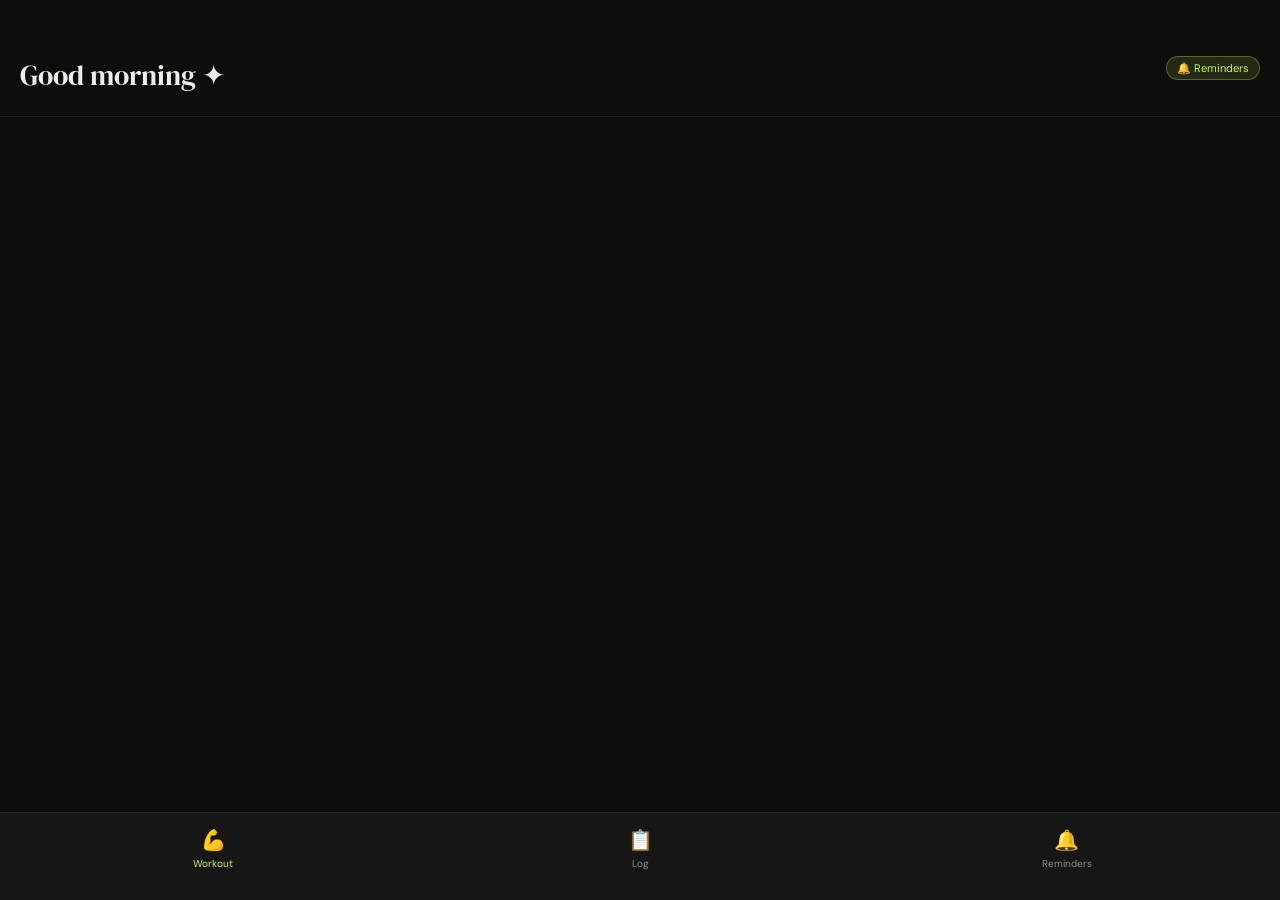
==== commit a591dc51: "updated again style.css was error" ====
--- a/index.html
+++ b/index.html
@@ -1,150 +1,144 @@
 <!DOCTYPE html>
 <html lang="en">
 <head>
-  <meta charset="UTF-8">
-  <meta name="viewport" content="width=device-width, initial-scale=1.0, viewport-fit=cover">
-  <meta name="apple-mobile-web-app-capable" content="yes">
-  <meta name="apple-mobile-web-app-status-bar-style" content="black-translucent">
-  <meta name="apple-mobile-web-app-title" content="My Fitness">
-  <title>My Fitness</title>
-  <link rel="preconnect" href="https://fonts.googleapis.com">
-  <link href="https://fonts.googleapis.com/css2?family=DM+Serif+Display:ital@0;1&family=DM+Sans:wght@300;400;500;600&display=swap" rel="stylesheet">
-  <link rel="stylesheet" href="styles.css">
+<meta charset="UTF-8">
+<meta name="viewport" content="width=device-width, initial-scale=1.0, viewport-fit=cover">
+<meta name="apple-mobile-web-app-capable" content="yes">
+<meta name="apple-mobile-web-app-status-bar-style" content="black-translucent">
+<meta name="apple-mobile-web-app-title" content="My Fitness">
+<title>My Fitness</title>
+<link rel="preconnect" href="https://fonts.googleapis.com">
+<link href="https://fonts.googleapis.com/css2?family=DM+Serif+Display:ital@0;1&family=DM+Sans:wght@300;400;500;600&display=swap" rel="stylesheet">
+<link rel="stylesheet" href="./styles.css">
+<script src="./app.js" defer></script>
 </head>
 <body>
 
-  <!-- ===================== HEADER ===================== -->
-  <div class="header">
-    <div class="header-top">
-      <div>
-        <h1 class="serif">Good morning ✦</h1>
-        <div class="date" id="dateLabel"></div>
-      </div>
-      <div class="ntfy-badge" onclick="showPage('reminders')">🔔 Reminders</div>
+<div class="header">
+  <div class="header-top">
+    <div>
+      <h1 class="serif">Good morning ✦</h1>
+      <div class="date" id="dateLabel"></div>
+    </div>
+    <div class="ntfy-badge" onclick="showPage('reminders')">🔔 Reminders</div>
+  </div>
+</div>
+
+<div class="page active" id="page-workout">
+  <div class="day-nav" id="dayNav"></div>
+  <div id="workoutContent"></div>
+</div>
+
+<div class="page" id="page-log">
+  <!-- Food Log -->
+  <div class="log-section">
+    <div class="log-section-header">
+      <h3><span class="log-icon">🍽️</span> Food log</h3>
+      <button class="add-btn" onclick="openModal('food')">+ Add</button>
+    </div>
+    <div class="log-entries" id="foodEylentries">
+      <div style="font-size:13px;color:var(--muted);padding:8px 0;">Nothing logged yet today.</div>
     </div>
   </div>
 
-  <!-- ===================== WORKOUT PAGE ===================== -->
-  <div class="page active" id="page-workout">
-    <div class="day-nav" id="dayNav"></div>
-    <div id="workoutContent"></div>
+  <!-- Water Log -->
+  <div class="log-section">
+    <div class="log-section-header">
+      <h3><span class="log-icon">💧</span> Water</h3>
+      <button class="add-btn" onclick="addWater()">+ Glass</button>
+    </div>
+    <div class="water-tracker" id="waterTracker"></div>
+    <div class="water-count" id="waterCount">0 glasses today</div>
   </div>
 
-  <!-- ===================== LOG PAGE ===================== -->
-  <div class="page" id="page-log">
+  <!-- Walk log -->
+  <div class="log-section">
+    <div class="log-section-header">
+      <h3><span class="log-icon">🚶</span> Walk</h3>
+      <button class="add-btn" onclick="openModal('walk')">+ Log</button>
+    </div>
+    <div class="log-entries" id="walkEntries">
+      <div style="font-size:13px;color:var(--muted);padding:8px 0;">No walks logged today.</div>
+    </div>
+  </div>
+</div>
 
-    <!-- Food -->
-    <div class="log-section">
-      <div class="log-section-header">
-        <h3><span class="log-icon">🍽️</span> Food log</h3>
-        <button class="add-btn" onclick="openModal('food')">+ Add</button>
+<div class="page" id="page-reminders">
+  <div id="ntfySetup"></div>
+
+  <p class="section-label">Today's schedule</p>
+  <div class="reminder-card">
+    <div class="reminder-row">
+      <div class="reminder-icon-box" style="background:rgba(255,179,71,0.15)">🍗</div>
+      <div class="reminder-info">
+        <div class="reminder-label">Protein meal</div>
+        <div class="reminder-sub">Lunch — high protein focus</div>
       </div>
-      <div class="log-entries" id="foodEntries">
-        <div style="font-size:13px;color:var(--muted);padding:8px 0;">Nothing logged yet today.</div>
+      <div class="reminder-time">1:00 PM</div>
+    </div>
+    <div class="reminder-row">
+      <div class="reminder-icon-box" style="background:rgba(200,245,90,0.1)">🥜</div>
+      <div class="reminder-info">
+        <div class="reminder-label">Snack time</div>
+        <div class="reminder-sub">Keep it light</div>
       </div>
+      <div class="reminder-time">3:00 PM</div>
     </div>
-
-    <!-- Water -->
-    <div class="log-section">
-      <div class="log-section-header">
-        <h3><span class="log-icon">💧</span> Water</h3>
-        <button class="add-btn" onclick="addWater()">+ Glass</button>
+    <div class="reminder-row">
+      <div class="reminder-icon-box" style="background:rgba(107,197,255,0.12)">💧</div>
+      <div class="reminder-info">
+        <div class="reminder-label">Water reminders</div>
+        <div class="reminder-sub">Hourly, 9am – 8pm</div>
       </div>
-      <div class="water-tracker" id="waterTracker"></div>
-      <div class="water-count" id="waterCount">0 glasses today</div>
+      <div class="reminder-time">Hourly</div>
     </div>
-
-    <!-- Walk -->
-    <div class="log-section">
-      <div class="log-section-header">
-        <h3><span class="log-icon">🚶</span> Walk</h3>
-        <button class="add-btn" onclick="openModal('walk')">+ Log</button>
+    <div class="reminder-row">
+      <div class="reminder-icon-box" style="background:rgba(179,157,219,0.15)">🌅</div>
+      <div class="reminder-info">
+        <div class="reminder-label">Light dinner</div>
+        <div class="reminder-sub">Wind-down eating</div>
       </div>
-      <div class="log-entries" id="walkEntries">
-        <div style="font-size:13px;color:var(--muted);padding:8px 0;">No walks logged today.</div>
+      <div class="reminder-time">7:00 PM</div>
+    </div>
+    <div class="reminder-row">
+      <div class="reminder-icon-box" style="background:rgba(200,245,90,0.1)">🚶</div>
+      <div class="reminder-info">
+        <div class="reminder-label">Evening walk</div>
+        <div class="reminder-sub">After dinner walk</div>
       </div>
-    </div>
-
-  </div>
-
-  <!-- ===================== REMINDERS PAGE ===================== -->
-  <div class="page" id="page-reminders">
-
-    <div id="ntfySetup"></div>
-
-    <p class="section-label">Today's schedule</p>
-    <div class="reminder-card">
-      <div class="reminder-row">
-        <div class="reminder-icon-box" style="background:rgba(255,179,71,0.15)">🍗</div>
-        <div class="reminder-info">
-          <div class="reminder-label">Protein meal</div>
-          <div class="reminder-sub">Lunch — high protein focus</div>
-        </div>
-        <div class="reminder-time">1:00 PM</div>
-      </div>
-      <div class="reminder-row">
-        <div class="reminder-icon-box" style="background:rgba(200,245,90,0.1)">🥜</div>
-        <div class="reminder-info">
-          <div class="reminder-label">Snack time</div>
-          <div class="reminder-sub">Keep it light</div>
-        </div>
-        <div class="reminder-time">3:00 PM</div>
-      </div>
-      <div class="reminder-row">
-        <div class="reminder-icon-box" style="background:rgba(107,197,255,0.12)">💧</div>
-        <div class="reminder-info">
-          <div class="reminder-label">Water reminders</div>
-          <div class="reminder-sub">Hourly, 9am – 8pm</div>
-        </div>
-        <div class="reminder-time">Hourly</div>
-      </div>
-      <div class="reminder-row">
-        <div class="reminder-icon-box" style="background:rgba(179,157,219,0.15)">🌅</div>
-        <div class="reminder-info">
-          <div class="reminder-label">Light dinner</div>
-          <div class="reminder-sub">Wind-down eating</div>
-        </div>
-        <div class="reminder-time">7:00 PM</div>
-      </div>
-      <div class="reminder-row">
-        <div class="reminder-icon-box" style="background:rgba(200,245,90,0.1)">🚶</div>
-        <div class="reminder-info">
-          <div class="reminder-label">Evening walk</div>
-          <div class="reminder-sub">After dinner walk</div>
-        </div>
-        <div class="reminder-time">8:00 PM</div>
-      </div>
-    </div>
-
-    <div id="testNotifSection"></div>
-  </div>
-
-  <!-- ===================== BOTTOM NAV ===================== -->
-  <nav class="nav">
-    <button class="nav-btn active" onclick="showPage('workout')" id="nav-workout">
-      <span class="nav-icon">💪</span>Workout
-    </button>
-    <button class="nav-btn" onclick="showPage('log')" id="nav-log">
-      <span class="nav-icon">📋</span>Log
-    </button>
-    <button class="nav-btn" onclick="showPage('reminders')" id="nav-reminders">
-      <span class="nav-icon">🔔</span>Reminders
-    </button>
-  </nav>
-
-  <!-- ===================== MODAL ===================== -->
-  <div class="modal-overlay hidden" id="modalOverlay">
-    <div class="modal-sheet">
-      <div class="modal-handle"></div>
-      <div class="modal-title" id="modalTitle">Log food</div>
-      <input class="modal-input" id="modalInput" type="text" placeholder="e.g. Chicken & rice..." />
-      <div class="modal-actions">
-        <button class="btn btn-secondary" onclick="closeModal()">Cancel</button>
-        <button class="btn btn-primary" onclick="saveLog()">Save</button>
-      </div>
+      <div class="reminder-time">8:00 PM</div>
     </div>
   </div>
 
-  <script src="app.js"></script>
+  <div id="testNotifSection"></div>
+</div>
+
+<!-- Bottom Nav -->
+<nav class="nav">
+  <button class="nav-btn active" onclick="showPage('workout')" id="nav-workout">
+    <span class="nav-icon">💪</span>Workout
+  </button>
+  <button class="nav-btn" onclick="showPage('log')" id="nav-log">
+    <span class="nav-icon">📋</span>Log
+  </button>
+  <button class="nav-btn" onclick="showPage('reminders')" id="nav-reminders">
+    <span class="nav-icon">🔔</span>Reminders
+  </button>
+</nav>
+
+<!-- Modal -->
+<div class="modal-overlay hidden" id="modalOverlay">
+  <div class="modal-sheet">
+    <div class="modal-handle"></div>
+    <div class="modal-title" id="modalTitle">Log food</div>
+    <input class="modal-input" id="modalInput" type="text" placeholder="e.g. Chicken & rice..." />
+    <div class="modal-actions">
+      <button class="btn btn-secondary" onclick="closeModal()">Cancel</button>
+      <button class="btn btn-primary" onclick="saveLog()">Save</button>
+    </div>
+  </div>
+</div>
+
+<script src="./app.js"></script>
 </body>
-</html>+</html>
--- a/styles.css
+++ b/styles.css
@@ -0,0 +1,474 @@
+:root {
+    --bg: #0d0d0d;
+    --bg2: #161616;
+    --bg3: #1f1f1f;
+    --border: rgba(255,255,255,0.08);
+    --border2: rgba(255,255,255,0.14);
+    --text: #f0ede6;
+    --muted: #888;
+    --accent: #c8f55a;
+    --accent-dim: rgba(200,245,90,0.12);
+    --accent-border: rgba(200,245,90,0.3);
+    --red: #ff6b6b;
+    --orange: #ffb347;
+    --blue: #6bc5ff;
+    --purple: #b39ddb;
+    --green: #c8f55a;
+    --radius: 16px;
+    --radius-sm: 10px;
+  }
+
+  * { box-sizing: border-box; margin: 0; padding: 0; -webkit-tap-highlight-color: transparent; }
+
+  body {
+    font-family: 'DM Sans', sans-serif;
+    background: var(--bg);
+    color: var(--text);
+    min-height: 100vh;
+    min-height: -webkit-fill-available;
+    overflow-x: hidden;
+    padding-bottom: 90px;
+  }
+
+  h1, h2, .serif { font-family: 'DM Serif Display', serif; }
+
+  .header {
+    padding: 56px 20px 20px;
+    background: var(--bg);
+    position: sticky;
+    top: 0;
+    z-index: 100;
+    border-bottom: 1px solid var(--border);
+  }
+
+  .header-top {
+    display: flex;
+    justify-content: space-between;
+    align-items: flex-start;
+  }
+
+  .header h1 { font-size: 28px; color: var(--text); font-weight: 400; }
+  .header .date { font-size: 13px; color: var(--muted); margin-top: 2px; }
+
+  .ntfy-badge {
+    font-size: 11px;
+    background: var(--accent-dim);
+    color: var(--accent);
+    border: 1px solid var(--accent-border);
+    padding: 4px 10px;
+    border-radius: 20px;
+    cursor: pointer;
+    flex-shrink: 0;
+  }
+
+  .nav {
+    position: fixed;
+    bottom: 0;
+    left: 0; right: 0;
+    background: var(--bg2);
+    border-top: 1px solid var(--border);
+    display: flex;
+    padding: 8px 0 24px;
+    z-index: 200;
+  }
+
+  .nav-btn {
+    flex: 1;
+    display: flex;
+    flex-direction: column;
+    align-items: center;
+    gap: 4px;
+    background: none;
+    border: none;
+    color: var(--muted);
+    font-family: 'DM Sans', sans-serif;
+    font-size: 10px;
+    cursor: pointer;
+    padding: 6px 0;
+    transition: color 0.2s;
+  }
+
+  .nav-btn.active { color: var(--accent); }
+  .nav-icon { font-size: 20px; }
+
+  .page { display: none; padding: 20px; }
+  .page.active { display: block; }
+
+  /* --- WORKOUT DAY CARD --- */
+  .day-label {
+    display: flex;
+    align-items: center;
+    gap: 10px;
+    margin-bottom: 16px;
+  }
+
+  .day-dot {
+    width: 10px; height: 10px;
+    border-radius: 50%;
+    flex-shrink: 0;
+  }
+
+  .day-title { font-family: 'DM Serif Display', serif; font-size: 22px; }
+  .day-subtitle { font-size: 12px; color: var(--muted); margin-top: 2px; }
+
+  .section-label {
+    font-size: 10px;
+    letter-spacing: 0.12em;
+    text-transform: uppercase;
+    color: var(--muted);
+    margin: 16px 0 8px;
+  }
+
+  .exercise-item {
+    display: flex;
+    align-items: center;
+    gap: 12px;
+    padding: 12px 14px;
+    background: var(--bg2);
+    border: 1px solid var(--border);
+    border-radius: var(--radius-sm);
+    margin-bottom: 8px;
+    cursor: pointer;
+    transition: border-color 0.2s, background 0.2s;
+    user-select: none;
+  }
+
+  .exercise-item.done {
+    border-color: var(--accent-border);
+    background: var(--accent-dim);
+  }
+
+  .ex-check {
+    width: 22px; height: 22px;
+    border-radius: 50%;
+    border: 2px solid var(--border2);
+    flex-shrink: 0;
+    display: flex;
+    align-items: center;
+    justify-content: center;
+    transition: all 0.2s;
+  }
+
+  .exercise-item.done .ex-check {
+    background: var(--accent);
+    border-color: var(--accent);
+  }
+
+  .ex-check-icon { display: none; font-size: 12px; }
+  .exercise-item.done .ex-check-icon { display: block; }
+
+  .ex-name { font-size: 14px; font-weight: 400; }
+  .exercise-item.done .ex-name { text-decoration: line-through; color: var(--muted); }
+
+  .day-nav {
+    display: flex;
+    gap: 8px;
+    margin-bottom: 20px;
+    overflow-x: auto;
+    padding-bottom: 4px;
+    scrollbar-width: none;
+  }
+  .day-nav::-webkit-scrollbar { display: none; }
+
+  .day-chip {
+    flex-shrink: 0;
+    padding: 6px 14px;
+    border-radius: 20px;
+    border: 1px solid var(--border2);
+    background: var(--bg2);
+    color: var(--muted);
+    font-size: 12px;
+    cursor: pointer;
+    transition: all 0.2s;
+    font-family: 'DM Sans', sans-serif;
+  }
+
+  .day-chip.active {
+    background: var(--accent);
+    color: #0d0d0d;
+    border-color: var(--accent);
+    font-weight: 600;
+  }
+
+  .rest-card {
+    background: var(--bg2);
+    border: 1px solid var(--border);
+    border-radius: var(--radius);
+    padding: 32px 20px;
+    text-align: center;
+  }
+
+  .rest-card .rest-emoji { font-size: 36px; margin-bottom: 12px; }
+  .rest-card h2 { font-family: 'DM Serif Display', serif; font-size: 22px; margin-bottom: 8px; }
+  .rest-card p { color: var(--muted); font-size: 14px; }
+
+  .progress-bar-wrap {
+    background: var(--bg3);
+    border-radius: 4px;
+    height: 4px;
+    margin-top: 16px;
+    overflow: hidden;
+  }
+
+  .progress-bar-fill {
+    height: 100%;
+    background: var(--accent);
+    border-radius: 4px;
+    transition: width 0.4s ease;
+  }
+
+  .progress-label {
+    font-size: 11px;
+    color: var(--muted);
+    margin-top: 6px;
+  }
+
+  /* --- LOG PAGE --- */
+  .log-section {
+    background: var(--bg2);
+    border: 1px solid var(--border);
+    border-radius: var(--radius);
+    margin-bottom: 16px;
+    overflow: hidden;
+  }
+
+  .log-section-header {
+    padding: 14px 16px;
+    border-bottom: 1px solid var(--border);
+    display: flex;
+    justify-content: space-between;
+    align-items: center;
+  }
+
+  .log-section-header h3 {
+    font-size: 14px;
+    font-weight: 500;
+    display: flex;
+    align-items: center;
+    gap: 8px;
+  }
+
+  .log-icon { font-size: 16px; }
+
+  .add-btn {
+    font-size: 11px;
+    color: var(--accent);
+    background: var(--accent-dim);
+    border: 1px solid var(--accent-border);
+    padding: 4px 10px;
+    border-radius: 20px;
+    cursor: pointer;
+    font-family: 'DM Sans', sans-serif;
+  }
+
+  .log-entries { padding: 8px 16px 12px; }
+
+  .log-entry {
+    display: flex;
+    justify-content: space-between;
+    align-items: center;
+    padding: 8px 0;
+    border-bottom: 1px solid var(--border);
+    font-size: 13px;
+  }
+
+  .log-entry:last-child { border-bottom: none; }
+
+  .log-entry-text { color: var(--text); }
+  .log-entry-meta { color: var(--muted); font-size: 11px; }
+
+  .delete-btn {
+    background: none;
+    border: none;
+    color: var(--muted);
+    cursor: pointer;
+    font-size: 14px;
+    padding: 4px;
+  }
+
+  .water-tracker {
+    display: flex;
+    gap: 6px;
+    flex-wrap: wrap;
+    padding: 12px 16px;
+  }
+
+  .water-glass {
+    width: 36px; height: 36px;
+    border-radius: 8px;
+    border: 1px solid var(--border2);
+    background: var(--bg3);
+    display: flex;
+    align-items: center;
+    justify-content: center;
+    font-size: 18px;
+    cursor: pointer;
+    transition: all 0.2s;
+  }
+
+  .water-glass.filled {
+    background: rgba(107,197,255,0.15);
+    border-color: rgba(107,197,255,0.4);
+  }
+
+  .water-count {
+    font-size: 12px;
+    color: var(--muted);
+    padding: 0 16px 12px;
+  }
+
+  /* --- REMINDERS PAGE --- */
+  .reminder-card {
+    background: var(--bg2);
+    border: 1px solid var(--border);
+    border-radius: var(--radius);
+    margin-bottom: 12px;
+    overflow: hidden;
+  }
+
+  .reminder-row {
+    display: flex;
+    align-items: center;
+    gap: 14px;
+    padding: 14px 16px;
+    border-bottom: 1px solid var(--border);
+  }
+  .reminder-row:last-child { border-bottom: none; }
+
+  .reminder-time {
+    font-family: 'DM Serif Display', serif;
+    font-size: 18px;
+    color: var(--text);
+    min-width: 60px;
+  }
+
+  .reminder-info { flex: 1; }
+  .reminder-label { font-size: 13px; font-weight: 500; }
+  .reminder-sub { font-size: 11px; color: var(--muted); margin-top: 1px; }
+
+  .reminder-icon-box {
+    width: 36px; height: 36px;
+    border-radius: 10px;
+    display: flex; align-items: center; justify-content: center;
+    font-size: 18px;
+    flex-shrink: 0;
+  }
+
+  /* --- MODAL / INPUT --- */
+  .modal-overlay {
+    position: fixed;
+    inset: 0;
+    background: rgba(0,0,0,0.7);
+    z-index: 500;
+    display: flex;
+    align-items: flex-end;
+    justify-content: center;
+  }
+
+  .modal-overlay.hidden { display: none; }
+
+  .modal-sheet {
+    background: var(--bg2);
+    border-radius: 20px 20px 0 0;
+    padding: 20px 20px 40px;
+    width: 100%;
+    max-width: 480px;
+  }
+
+  .modal-handle {
+    width: 40px; height: 4px;
+    background: var(--border2);
+    border-radius: 2px;
+    margin: 0 auto 20px;
+  }
+
+  .modal-title {
+    font-family: 'DM Serif Display', serif;
+    font-size: 20px;
+    margin-bottom: 16px;
+  }
+
+  .modal-input {
+    width: 100%;
+    background: var(--bg3);
+    border: 1px solid var(--border2);
+    border-radius: var(--radius-sm);
+    padding: 12px 14px;
+    color: var(--text);
+    font-family: 'DM Sans', sans-serif;
+    font-size: 15px;
+    outline: none;
+    margin-bottom: 12px;
+  }
+
+  .modal-input:focus { border-color: var(--accent); }
+
+  .modal-actions { display: flex; gap: 10px; }
+
+  .btn {
+    flex: 1;
+    padding: 13px;
+    border-radius: var(--radius-sm);
+    font-family: 'DM Sans', sans-serif;
+    font-size: 14px;
+    font-weight: 500;
+    cursor: pointer;
+    border: none;
+    transition: opacity 0.2s;
+  }
+
+  .btn-primary { background: var(--accent); color: #0d0d0d; }
+  .btn-secondary { background: var(--bg3); color: var(--text); border: 1px solid var(--border2); }
+
+  /* --- NTFY SETUP --- */
+  .setup-card {
+    background: var(--bg2);
+    border: 1px solid var(--accent-border);
+    border-radius: var(--radius);
+    padding: 20px;
+    margin-bottom: 20px;
+  }
+
+  .setup-card h3 { font-family: 'DM Serif Display', serif; font-size: 18px; margin-bottom: 8px; }
+  .setup-card p { font-size: 13px; color: var(--muted); line-height: 1.6; margin-bottom: 12px; }
+
+  .setup-steps { list-style: none; }
+  .setup-steps li {
+    font-size: 13px;
+    color: var(--text);
+    padding: 6px 0;
+    display: flex;
+    gap: 10px;
+    align-items: flex-start;
+  }
+
+  .step-num {
+    min-width: 20px; height: 20px;
+    border-radius: 50%;
+    background: var(--accent);
+    color: #0d0d0d;
+    font-size: 11px;
+    font-weight: 600;
+    display: flex; align-items: center; justify-content: center;
+    flex-shrink: 0;
+    margin-top: 1px;
+  }
+
+  .topic-display {
+    background: var(--bg3);
+    border: 1px solid var(--border2);
+    border-radius: var(--radius-sm);
+    padding: 10px 14px;
+    font-size: 13px;
+    font-family: monospace;
+    color: var(--accent);
+    margin: 10px 0;
+    word-break: break-all;
+  }
+
+  .small-link {
+    color: var(--accent);
+    font-size: 12px;
+    text-decoration: underline;
+    cursor: pointer;
+  }
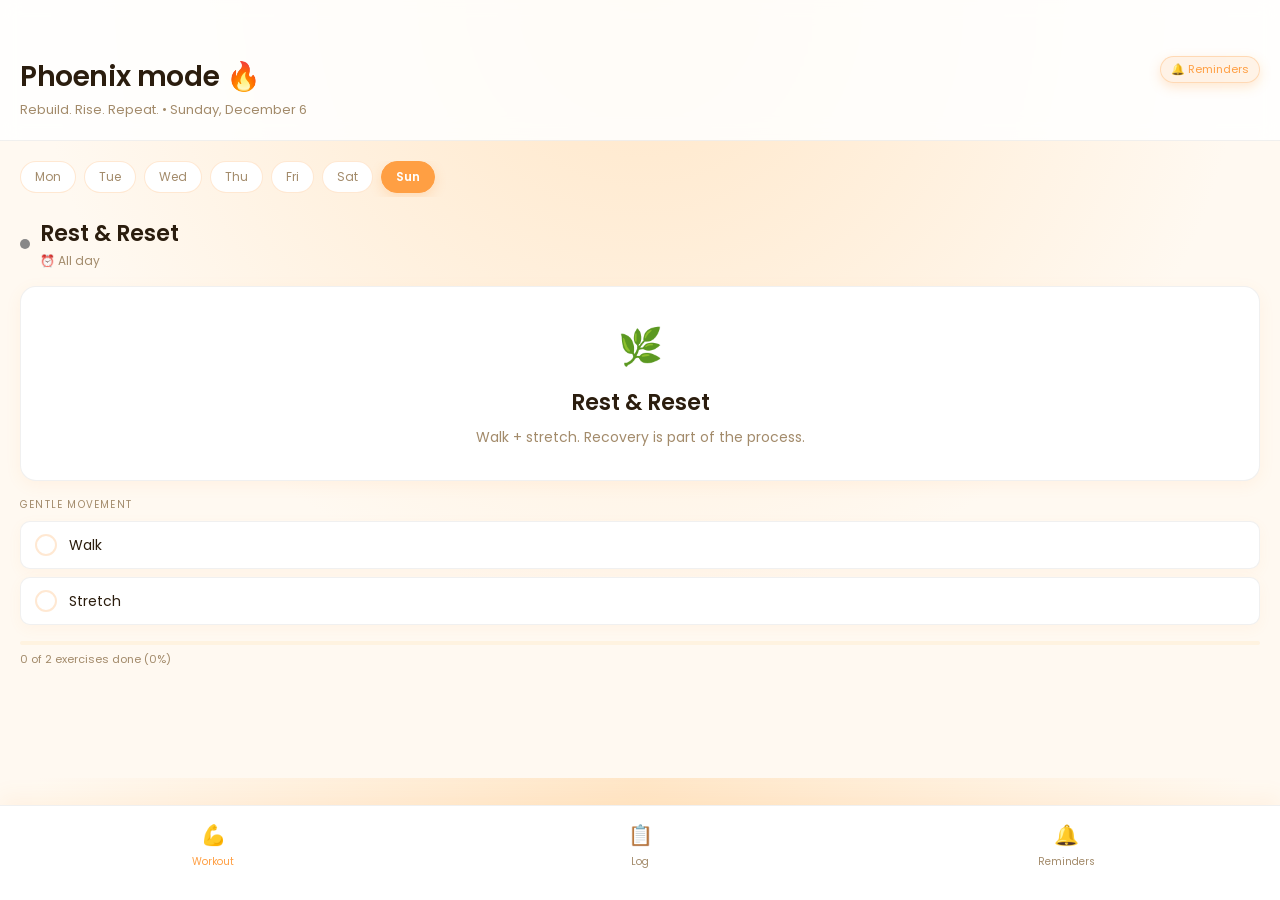
==== commit 6c49e6ff: "test notifications, updated look" ====
--- a/index.html
+++ b/index.html
@@ -8,7 +8,8 @@
 <meta name="apple-mobile-web-app-title" content="My Fitness">
 <title>My Fitness</title>
 <link rel="preconnect" href="https://fonts.googleapis.com">
-<link href="https://fonts.googleapis.com/css2?family=DM+Serif+Display:ital@0;1&family=DM+Sans:wght@300;400;500;600&display=swap" rel="stylesheet">
+<link href="https://fonts.googleapis.com/css2?family=Poppins:wght@300;400;500;600;700&display=swap" rel="stylesheet">
+
 <link rel="stylesheet" href="./styles.css">
 <script src="./app.js" defer></script>
 </head>
@@ -17,8 +18,8 @@
 <div class="header">
   <div class="header-top">
     <div>
-      <h1 class="serif">Good morning ✦</h1>
-      <div class="date" id="dateLabel"></div>
+      <h1 class="serif" id="greetingLabel">Rise & burn ☀️</h1>
+      <div class="date" id="dateLabel">Rebuild. Rise. Repeat.</div>
     </div>
     <div class="ntfy-badge" onclick="showPage('reminders')">🔔 Reminders</div>
   </div>
@@ -36,7 +37,7 @@
       <h3><span class="log-icon">🍽️</span> Food log</h3>
       <button class="add-btn" onclick="openModal('food')">+ Add</button>
     </div>
-    <div class="log-entries" id="foodEylentries">
+    <div class="log-entries" id="foodEntries">
       <div style="font-size:13px;color:var(--muted);padding:8px 0;">Nothing logged yet today.</div>
     </div>
   </div>
@@ -138,7 +139,5 @@
     </div>
   </div>
 </div>
-
-<script src="./app.js"></script>
 </body>
 </html>
--- a/styles.css
+++ b/styles.css
@@ -1,474 +1,691 @@
+/* =========================
+   THEME VARIABLES
+   Main colors, spacing, and reusable design values
+========================= */
+
 :root {
-    --bg: #0d0d0d;
-    --bg2: #161616;
-    --bg3: #1f1f1f;
-    --border: rgba(255,255,255,0.08);
-    --border2: rgba(255,255,255,0.14);
-    --text: #f0ede6;
-    --muted: #888;
-    --accent: #c8f55a;
-    --accent-dim: rgba(200,245,90,0.12);
-    --accent-border: rgba(200,245,90,0.3);
-    --red: #ff6b6b;
-    --orange: #ffb347;
-    --blue: #6bc5ff;
-    --purple: #b39ddb;
-    --green: #c8f55a;
-    --radius: 16px;
-    --radius-sm: 10px;
-  }
-
-  * { box-sizing: border-box; margin: 0; padding: 0; -webkit-tap-highlight-color: transparent; }
-
-  body {
-    font-family: 'DM Sans', sans-serif;
-    background: var(--bg);
-    color: var(--text);
-    min-height: 100vh;
-    min-height: -webkit-fill-available;
-    overflow-x: hidden;
-    padding-bottom: 90px;
-  }
-
-  h1, h2, .serif { font-family: 'DM Serif Display', serif; }
-
-  .header {
-    padding: 56px 20px 20px;
-    background: var(--bg);
-    position: sticky;
-    top: 0;
-    z-index: 100;
-    border-bottom: 1px solid var(--border);
-  }
-
-  .header-top {
-    display: flex;
-    justify-content: space-between;
-    align-items: flex-start;
-  }
-
-  .header h1 { font-size: 28px; color: var(--text); font-weight: 400; }
-  .header .date { font-size: 13px; color: var(--muted); margin-top: 2px; }
-
-  .ntfy-badge {
-    font-size: 11px;
-    background: var(--accent-dim);
-    color: var(--accent);
-    border: 1px solid var(--accent-border);
-    padding: 4px 10px;
-    border-radius: 20px;
-    cursor: pointer;
-    flex-shrink: 0;
-  }
-
-  .nav {
-    position: fixed;
-    bottom: 0;
-    left: 0; right: 0;
-    background: var(--bg2);
-    border-top: 1px solid var(--border);
-    display: flex;
-    padding: 8px 0 24px;
-    z-index: 200;
-  }
-
-  .nav-btn {
-    flex: 1;
-    display: flex;
-    flex-direction: column;
-    align-items: center;
-    gap: 4px;
-    background: none;
-    border: none;
-    color: var(--muted);
-    font-family: 'DM Sans', sans-serif;
-    font-size: 10px;
-    cursor: pointer;
-    padding: 6px 0;
-    transition: color 0.2s;
-  }
-
-  .nav-btn.active { color: var(--accent); }
-  .nav-icon { font-size: 20px; }
-
-  .page { display: none; padding: 20px; }
-  .page.active { display: block; }
-
-  /* --- WORKOUT DAY CARD --- */
-  .day-label {
-    display: flex;
-    align-items: center;
-    gap: 10px;
-    margin-bottom: 16px;
-  }
-
-  .day-dot {
-    width: 10px; height: 10px;
-    border-radius: 50%;
-    flex-shrink: 0;
-  }
-
-  .day-title { font-family: 'DM Serif Display', serif; font-size: 22px; }
-  .day-subtitle { font-size: 12px; color: var(--muted); margin-top: 2px; }
-
-  .section-label {
-    font-size: 10px;
-    letter-spacing: 0.12em;
-    text-transform: uppercase;
-    color: var(--muted);
-    margin: 16px 0 8px;
-  }
-
-  .exercise-item {
-    display: flex;
-    align-items: center;
-    gap: 12px;
-    padding: 12px 14px;
-    background: var(--bg2);
-    border: 1px solid var(--border);
-    border-radius: var(--radius-sm);
-    margin-bottom: 8px;
-    cursor: pointer;
-    transition: border-color 0.2s, background 0.2s;
-    user-select: none;
-  }
-
-  .exercise-item.done {
-    border-color: var(--accent-border);
-    background: var(--accent-dim);
-  }
-
-  .ex-check {
-    width: 22px; height: 22px;
-    border-radius: 50%;
-    border: 2px solid var(--border2);
-    flex-shrink: 0;
-    display: flex;
-    align-items: center;
-    justify-content: center;
-    transition: all 0.2s;
-  }
-
-  .exercise-item.done .ex-check {
-    background: var(--accent);
-    border-color: var(--accent);
-  }
-
-  .ex-check-icon { display: none; font-size: 12px; }
-  .exercise-item.done .ex-check-icon { display: block; }
-
-  .ex-name { font-size: 14px; font-weight: 400; }
-  .exercise-item.done .ex-name { text-decoration: line-through; color: var(--muted); }
-
-  .day-nav {
-    display: flex;
-    gap: 8px;
-    margin-bottom: 20px;
-    overflow-x: auto;
-    padding-bottom: 4px;
-    scrollbar-width: none;
-  }
-  .day-nav::-webkit-scrollbar { display: none; }
-
-  .day-chip {
-    flex-shrink: 0;
-    padding: 6px 14px;
-    border-radius: 20px;
-    border: 1px solid var(--border2);
-    background: var(--bg2);
-    color: var(--muted);
-    font-size: 12px;
-    cursor: pointer;
-    transition: all 0.2s;
-    font-family: 'DM Sans', sans-serif;
-  }
-
-  .day-chip.active {
-    background: var(--accent);
-    color: #0d0d0d;
-    border-color: var(--accent);
-    font-weight: 600;
-  }
-
-  .rest-card {
-    background: var(--bg2);
-    border: 1px solid var(--border);
-    border-radius: var(--radius);
-    padding: 32px 20px;
-    text-align: center;
-  }
-
-  .rest-card .rest-emoji { font-size: 36px; margin-bottom: 12px; }
-  .rest-card h2 { font-family: 'DM Serif Display', serif; font-size: 22px; margin-bottom: 8px; }
-  .rest-card p { color: var(--muted); font-size: 14px; }
-
-  .progress-bar-wrap {
-    background: var(--bg3);
-    border-radius: 4px;
-    height: 4px;
-    margin-top: 16px;
-    overflow: hidden;
-  }
-
-  .progress-bar-fill {
-    height: 100%;
-    background: var(--accent);
-    border-radius: 4px;
-    transition: width 0.4s ease;
-  }
-
-  .progress-label {
-    font-size: 11px;
-    color: var(--muted);
-    margin-top: 6px;
-  }
-
-  /* --- LOG PAGE --- */
-  .log-section {
-    background: var(--bg2);
-    border: 1px solid var(--border);
-    border-radius: var(--radius);
-    margin-bottom: 16px;
-    overflow: hidden;
-  }
-
-  .log-section-header {
-    padding: 14px 16px;
-    border-bottom: 1px solid var(--border);
-    display: flex;
-    justify-content: space-between;
-    align-items: center;
-  }
-
-  .log-section-header h3 {
-    font-size: 14px;
-    font-weight: 500;
-    display: flex;
-    align-items: center;
-    gap: 8px;
-  }
-
-  .log-icon { font-size: 16px; }
-
-  .add-btn {
-    font-size: 11px;
-    color: var(--accent);
-    background: var(--accent-dim);
-    border: 1px solid var(--accent-border);
-    padding: 4px 10px;
-    border-radius: 20px;
-    cursor: pointer;
-    font-family: 'DM Sans', sans-serif;
-  }
-
-  .log-entries { padding: 8px 16px 12px; }
-
-  .log-entry {
-    display: flex;
-    justify-content: space-between;
-    align-items: center;
-    padding: 8px 0;
-    border-bottom: 1px solid var(--border);
-    font-size: 13px;
-  }
-
-  .log-entry:last-child { border-bottom: none; }
-
-  .log-entry-text { color: var(--text); }
-  .log-entry-meta { color: var(--muted); font-size: 11px; }
-
-  .delete-btn {
-    background: none;
-    border: none;
-    color: var(--muted);
-    cursor: pointer;
-    font-size: 14px;
-    padding: 4px;
-  }
-
-  .water-tracker {
-    display: flex;
-    gap: 6px;
-    flex-wrap: wrap;
-    padding: 12px 16px;
-  }
-
-  .water-glass {
-    width: 36px; height: 36px;
-    border-radius: 8px;
-    border: 1px solid var(--border2);
-    background: var(--bg3);
-    display: flex;
-    align-items: center;
-    justify-content: center;
-    font-size: 18px;
-    cursor: pointer;
-    transition: all 0.2s;
-  }
-
-  .water-glass.filled {
-    background: rgba(107,197,255,0.15);
-    border-color: rgba(107,197,255,0.4);
-  }
-
-  .water-count {
-    font-size: 12px;
-    color: var(--muted);
-    padding: 0 16px 12px;
-  }
-
-  /* --- REMINDERS PAGE --- */
-  .reminder-card {
-    background: var(--bg2);
-    border: 1px solid var(--border);
-    border-radius: var(--radius);
-    margin-bottom: 12px;
-    overflow: hidden;
-  }
-
-  .reminder-row {
-    display: flex;
-    align-items: center;
-    gap: 14px;
-    padding: 14px 16px;
-    border-bottom: 1px solid var(--border);
-  }
-  .reminder-row:last-child { border-bottom: none; }
-
-  .reminder-time {
-    font-family: 'DM Serif Display', serif;
-    font-size: 18px;
-    color: var(--text);
-    min-width: 60px;
-  }
-
-  .reminder-info { flex: 1; }
-  .reminder-label { font-size: 13px; font-weight: 500; }
-  .reminder-sub { font-size: 11px; color: var(--muted); margin-top: 1px; }
-
-  .reminder-icon-box {
-    width: 36px; height: 36px;
-    border-radius: 10px;
-    display: flex; align-items: center; justify-content: center;
-    font-size: 18px;
-    flex-shrink: 0;
-  }
-
-  /* --- MODAL / INPUT --- */
-  .modal-overlay {
-    position: fixed;
-    inset: 0;
-    background: rgba(0,0,0,0.7);
-    z-index: 500;
-    display: flex;
-    align-items: flex-end;
-    justify-content: center;
-  }
-
-  .modal-overlay.hidden { display: none; }
-
-  .modal-sheet {
-    background: var(--bg2);
-    border-radius: 20px 20px 0 0;
-    padding: 20px 20px 40px;
-    width: 100%;
-    max-width: 480px;
-  }
-
-  .modal-handle {
-    width: 40px; height: 4px;
-    background: var(--border2);
-    border-radius: 2px;
-    margin: 0 auto 20px;
-  }
-
-  .modal-title {
-    font-family: 'DM Serif Display', serif;
-    font-size: 20px;
-    margin-bottom: 16px;
-  }
-
-  .modal-input {
-    width: 100%;
-    background: var(--bg3);
-    border: 1px solid var(--border2);
-    border-radius: var(--radius-sm);
-    padding: 12px 14px;
-    color: var(--text);
-    font-family: 'DM Sans', sans-serif;
-    font-size: 15px;
-    outline: none;
-    margin-bottom: 12px;
-  }
-
-  .modal-input:focus { border-color: var(--accent); }
-
-  .modal-actions { display: flex; gap: 10px; }
-
-  .btn {
-    flex: 1;
-    padding: 13px;
-    border-radius: var(--radius-sm);
-    font-family: 'DM Sans', sans-serif;
-    font-size: 14px;
-    font-weight: 500;
-    cursor: pointer;
-    border: none;
-    transition: opacity 0.2s;
-  }
-
-  .btn-primary { background: var(--accent); color: #0d0d0d; }
-  .btn-secondary { background: var(--bg3); color: var(--text); border: 1px solid var(--border2); }
-
-  /* --- NTFY SETUP --- */
-  .setup-card {
-    background: var(--bg2);
-    border: 1px solid var(--accent-border);
-    border-radius: var(--radius);
-    padding: 20px;
-    margin-bottom: 20px;
-  }
-
-  .setup-card h3 { font-family: 'DM Serif Display', serif; font-size: 18px; margin-bottom: 8px; }
-  .setup-card p { font-size: 13px; color: var(--muted); line-height: 1.6; margin-bottom: 12px; }
-
-  .setup-steps { list-style: none; }
-  .setup-steps li {
-    font-size: 13px;
-    color: var(--text);
-    padding: 6px 0;
-    display: flex;
-    gap: 10px;
-    align-items: flex-start;
-  }
-
-  .step-num {
-    min-width: 20px; height: 20px;
-    border-radius: 50%;
-    background: var(--accent);
-    color: #0d0d0d;
-    font-size: 11px;
-    font-weight: 600;
-    display: flex; align-items: center; justify-content: center;
-    flex-shrink: 0;
-    margin-top: 1px;
-  }
-
-  .topic-display {
-    background: var(--bg3);
-    border: 1px solid var(--border2);
-    border-radius: var(--radius-sm);
-    padding: 10px 14px;
-    font-size: 13px;
-    font-family: monospace;
-    color: var(--accent);
-    margin: 10px 0;
-    word-break: break-all;
-  }
-
-  .small-link {
-    color: var(--accent);
-    font-size: 12px;
-    text-decoration: underline;
-    cursor: pointer;
-  }
+  --bg: #fff9f1;
+  --bg2: #ffffff;
+  --bg3: #fff3e0;
+
+  --text: #2b1d0e;
+  --muted: #a38b6b;
+
+  --accent: #ff9f43;
+  --accent-dim: rgba(255, 159, 67, 0.12);
+  --accent-border: rgba(255, 159, 67, 0.3);
+
+  --red: #ff6b3d;
+  --orange: #ff9f43;
+  --blue: #6bc5ff;
+  --purple: #c8b6ff;
+  --green: #ffd166;
+
+  --glow: rgba(255, 159, 67, 0.25);
+
+  --border: rgba(0, 0, 0, 0.06);
+  --border2: rgba(255, 159, 67, 0.24);
+
+  --radius: 16px;
+  --radius-sm: 10px;
+}
+
+
+/* =========================
+   GLOBAL RESET
+   Removes default spacing and makes sizing predictable
+========================= */
+
+* {
+  box-sizing: border-box;
+  margin: 0;
+  padding: 0;
+  -webkit-tap-highlight-color: transparent;
+}
+
+body {
+  font-family: 'Poppins', sans-serif;
+  background: radial-gradient(circle at top, #ffe6c7 0%, #fff9f1 60%);
+  color: var(--text);
+  min-height: 100vh;
+  min-height: -webkit-fill-available;
+  overflow-x: hidden;
+  padding-bottom: 90px;
+}
+
+h1,
+h2,
+.serif {
+  font-family: 'Poppins', sans-serif;
+  font-weight: 600;
+}
+
+
+/* =========================
+   HEADER
+   Sticky top area with greeting, date, and reminder shortcut
+========================= */
+
+.header {
+  padding: 56px 20px 20px;
+  background: rgba(255, 255, 255, 0.86);
+  backdrop-filter: blur(10px);
+  position: sticky;
+  top: 0;
+  z-index: 100;
+  border-bottom: 1px solid var(--border);
+}
+
+.header-top {
+  display: flex;
+  justify-content: space-between;
+  align-items: flex-start;
+  gap: 14px;
+}
+
+.header h1 {
+  font-size: 28px;
+  color: var(--text);
+  font-weight: 600;
+  letter-spacing: -0.4px;
+}
+
+.header .date {
+  font-size: 13px;
+  color: var(--muted);
+  margin-top: 2px;
+}
+
+.ntfy-badge {
+  font-size: 11px;
+  background: var(--accent-dim);
+  color: var(--accent);
+  border: 1px solid var(--accent-border);
+  padding: 4px 10px;
+  border-radius: 20px;
+  cursor: pointer;
+  flex-shrink: 0;
+  box-shadow: 0 4px 12px var(--glow);
+}
+
+
+/* =========================
+   BOTTOM NAVIGATION
+   Fixed mobile-style tab bar
+========================= */
+
+.nav {
+  position: fixed;
+  bottom: 0;
+  left: 0;
+  right: 0;
+  background: var(--bg2);
+  border-top: 1px solid var(--border);
+  display: flex;
+  padding: 8px 0 24px;
+  z-index: 200;
+  box-shadow: 0 -8px 20px rgba(255, 159, 67, 0.08);
+}
+
+.nav-btn {
+  flex: 1;
+  display: flex;
+  flex-direction: column;
+  align-items: center;
+  gap: 4px;
+  background: none;
+  border: none;
+  color: var(--muted);
+  font-family: 'Poppins', sans-serif;
+  font-size: 10px;
+  cursor: pointer;
+  padding: 6px 0;
+  transition: color 0.2s;
+}
+
+.nav-btn.active {
+  color: var(--accent);
+}
+
+.nav-icon {
+  font-size: 20px;
+}
+
+
+/* =========================
+   PAGE LAYOUT
+   Controls which app page is visible
+========================= */
+
+.page {
+  display: none;
+  padding: 20px;
+}
+
+.page.active {
+  display: block;
+}
+
+
+/* =========================
+   WORKOUT PAGE
+   Day selector, workout cards, exercise checklist, and progress bar
+========================= */
+
+.day-nav {
+  display: flex;
+  gap: 8px;
+  margin-bottom: 20px;
+  overflow-x: auto;
+  padding-bottom: 4px;
+  scrollbar-width: none;
+}
+
+.day-nav::-webkit-scrollbar {
+  display: none;
+}
+
+.day-chip {
+  flex-shrink: 0;
+  padding: 6px 14px;
+  border-radius: 20px;
+  border: 1px solid var(--border2);
+  background: var(--bg2);
+  color: var(--muted);
+  font-size: 12px;
+  cursor: pointer;
+  transition: all 0.2s;
+  font-family: 'Poppins', sans-serif;
+}
+
+.day-chip.active {
+  background: var(--accent);
+  color: #ffffff;
+  border-color: var(--accent);
+  font-weight: 600;
+  box-shadow: 0 4px 12px var(--glow);
+}
+
+.day-label {
+  display: flex;
+  align-items: center;
+  gap: 10px;
+  margin-bottom: 16px;
+}
+
+.day-dot {
+  width: 10px;
+  height: 10px;
+  border-radius: 50%;
+  flex-shrink: 0;
+}
+
+.day-title {
+  font-family: 'Poppins', sans-serif;
+  font-size: 22px;
+  font-weight: 600;
+}
+
+.day-subtitle {
+  font-size: 12px;
+  color: var(--muted);
+  margin-top: 2px;
+}
+
+.section-label {
+  font-size: 10px;
+  letter-spacing: 0.12em;
+  text-transform: uppercase;
+  color: var(--muted);
+  margin: 16px 0 8px;
+}
+
+.exercise-item {
+  display: flex;
+  align-items: center;
+  gap: 12px;
+  padding: 12px 14px;
+  background: var(--bg2);
+  border: 1px solid var(--border);
+  border-radius: var(--radius-sm);
+  margin-bottom: 8px;
+  cursor: pointer;
+  transition: border-color 0.2s, background 0.2s, box-shadow 0.2s;
+  user-select: none;
+  box-shadow: 0 4px 14px rgba(255, 159, 67, 0.06);
+}
+
+.exercise-item.done {
+  border-color: var(--accent-border);
+  background: var(--accent-dim);
+  box-shadow: 0 0 10px var(--glow);
+}
+
+.ex-check {
+  width: 22px;
+  height: 22px;
+  border-radius: 50%;
+  border: 2px solid var(--border2);
+  flex-shrink: 0;
+  display: flex;
+  align-items: center;
+  justify-content: center;
+  transition: all 0.2s;
+}
+
+.exercise-item.done .ex-check {
+  background: var(--accent);
+  border-color: var(--accent);
+}
+
+.ex-check-icon {
+  display: none;
+  font-size: 12px;
+  color: #ffffff;
+}
+
+.exercise-item.done .ex-check-icon {
+  display: block;
+}
+
+.ex-name {
+  font-size: 14px;
+  font-weight: 400;
+}
+
+.exercise-item.done .ex-name {
+  text-decoration: line-through;
+  color: var(--muted);
+}
+
+.rest-card {
+  background: var(--bg2);
+  border: 1px solid var(--border);
+  border-radius: var(--radius);
+  padding: 32px 20px;
+  text-align: center;
+  box-shadow: 0 4px 16px rgba(255, 159, 67, 0.08);
+}
+
+.rest-card .rest-emoji {
+  font-size: 36px;
+  margin-bottom: 12px;
+}
+
+.rest-card h2 {
+  font-size: 22px;
+  margin-bottom: 8px;
+}
+
+.rest-card p {
+  color: var(--muted);
+  font-size: 14px;
+}
+
+.progress-bar-wrap {
+  background: var(--bg3);
+  border-radius: 4px;
+  height: 4px;
+  margin-top: 16px;
+  overflow: hidden;
+}
+
+.progress-bar-fill {
+  height: 100%;
+  background: linear-gradient(90deg, var(--orange), var(--red));
+  border-radius: 4px;
+  transition: width 0.4s ease;
+}
+
+.progress-label {
+  font-size: 11px;
+  color: var(--muted);
+  margin-top: 6px;
+}
+
+
+/* =========================
+   LOG PAGE
+   Food, water, and walk tracking cards
+========================= */
+
+.log-section {
+  background: var(--bg2);
+  border: 1px solid var(--border);
+  border-radius: var(--radius);
+  margin-bottom: 16px;
+  overflow: hidden;
+  box-shadow: 0 4px 16px rgba(255, 159, 67, 0.08);
+}
+
+.log-section-header {
+  padding: 14px 16px;
+  border-bottom: 1px solid var(--border);
+  display: flex;
+  justify-content: space-between;
+  align-items: center;
+}
+
+.log-section-header h3 {
+  font-size: 14px;
+  font-weight: 600;
+  display: flex;
+  align-items: center;
+  gap: 8px;
+}
+
+.log-icon {
+  font-size: 16px;
+}
+
+.add-btn {
+  font-size: 11px;
+  color: var(--accent);
+  background: var(--accent-dim);
+  border: 1px solid var(--accent-border);
+  padding: 4px 10px;
+  border-radius: 20px;
+  cursor: pointer;
+  font-family: 'Poppins', sans-serif;
+}
+
+.log-entries {
+  padding: 8px 16px 12px;
+}
+
+.log-entry {
+  display: flex;
+  justify-content: space-between;
+  align-items: center;
+  padding: 8px 0;
+  border-bottom: 1px solid var(--border);
+  font-size: 13px;
+}
+
+.log-entry:last-child {
+  border-bottom: none;
+}
+
+.log-entry-text {
+  color: var(--text);
+}
+
+.log-entry-meta {
+  color: var(--muted);
+  font-size: 11px;
+}
+
+.delete-btn {
+  background: none;
+  border: none;
+  color: var(--muted);
+  cursor: pointer;
+  font-size: 14px;
+  padding: 4px;
+}
+
+
+/* =========================
+   WATER TRACKER
+   Glass buttons and filled hydration state
+========================= */
+
+.water-tracker {
+  display: flex;
+  gap: 6px;
+  flex-wrap: wrap;
+  padding: 12px 16px;
+}
+
+.water-glass {
+  width: 36px;
+  height: 36px;
+  border-radius: 8px;
+  border: 1px solid var(--border2);
+  background: var(--bg3);
+  display: flex;
+  align-items: center;
+  justify-content: center;
+  font-size: 18px;
+  cursor: pointer;
+  transition: all 0.2s;
+}
+
+.water-glass.filled {
+  background: linear-gradient(135deg, #6bc5ff, #b3ecff);
+  border-color: rgba(107, 197, 255, 0.4);
+  box-shadow: 0 0 8px rgba(107, 197, 255, 0.3);
+}
+
+.water-count {
+  font-size: 12px;
+  color: var(--muted);
+  padding: 0 16px 12px;
+}
+
+
+/* =========================
+   REMINDERS PAGE
+   Reminder schedule cards and rows
+========================= */
+
+.reminder-card {
+  background: var(--bg2);
+  border: 1px solid var(--border);
+  border-radius: var(--radius);
+  margin-bottom: 12px;
+  overflow: hidden;
+  box-shadow: 0 4px 16px rgba(255, 159, 67, 0.08);
+}
+
+.reminder-row {
+  display: flex;
+  align-items: center;
+  gap: 14px;
+  padding: 14px 16px;
+  border-bottom: 1px solid var(--border);
+}
+
+.reminder-row:last-child {
+  border-bottom: none;
+}
+
+.reminder-time {
+  font-family: 'Poppins', sans-serif;
+  font-size: 18px;
+  font-weight: 600;
+  color: var(--text);
+  min-width: 60px;
+}
+
+.reminder-info {
+  flex: 1;
+}
+
+.reminder-label {
+  font-size: 13px;
+  font-weight: 600;
+}
+
+.reminder-sub {
+  font-size: 11px;
+  color: var(--muted);
+  margin-top: 1px;
+}
+
+.reminder-icon-box {
+  width: 36px;
+  height: 36px;
+  border-radius: 10px;
+  display: flex;
+  align-items: center;
+  justify-content: center;
+  font-size: 18px;
+  flex-shrink: 0;
+}
+
+
+/* =========================
+   MODAL
+   Bottom sheet used for food and walk inputs
+========================= */
+
+.modal-overlay {
+  position: fixed;
+  inset: 0;
+  background: rgba(43, 29, 14, 0.45);
+  z-index: 500;
+  display: flex;
+  align-items: flex-end;
+  justify-content: center;
+}
+
+.modal-overlay.hidden {
+  display: none;
+}
+
+.modal-sheet {
+  background: var(--bg2);
+  border-radius: 20px 20px 0 0;
+  padding: 20px 20px 40px;
+  width: 100%;
+  max-width: 480px;
+  box-shadow: 0 -8px 30px rgba(43, 29, 14, 0.12);
+}
+
+.modal-handle {
+  width: 40px;
+  height: 4px;
+  background: var(--border2);
+  border-radius: 2px;
+  margin: 0 auto 20px;
+}
+
+.modal-title {
+  font-family: 'Poppins', sans-serif;
+  font-size: 20px;
+  font-weight: 600;
+  margin-bottom: 16px;
+}
+
+.modal-input {
+  width: 100%;
+  background: var(--bg3);
+  border: 1px solid var(--border2);
+  border-radius: var(--radius-sm);
+  padding: 12px 14px;
+  color: var(--text);
+  font-family: 'Poppins', sans-serif;
+  font-size: 15px;
+  outline: none;
+  margin-bottom: 12px;
+}
+
+.modal-input:focus {
+  border-color: var(--accent);
+}
+
+.modal-actions {
+  display: flex;
+  gap: 10px;
+}
+
+.btn {
+  flex: 1;
+  padding: 13px;
+  border-radius: var(--radius-sm);
+  font-family: 'Poppins', sans-serif;
+  font-size: 14px;
+  font-weight: 600;
+  cursor: pointer;
+  border: none;
+  transition: opacity 0.2s, box-shadow 0.2s;
+}
+
+.btn-primary {
+  background: var(--accent);
+  color: #ffffff;
+  box-shadow: 0 4px 12px var(--glow);
+}
+
+.btn-secondary {
+  background: var(--bg3);
+  color: var(--text);
+  border: 1px solid var(--border2);
+}
+
+
+/* =========================
+   NTFY SETUP
+   Push notification setup card, topic display, and setup steps
+========================= */
+
+.setup-card {
+  background: var(--bg2);
+  border: 1px solid var(--accent-border);
+  border-radius: var(--radius);
+  padding: 20px;
+  margin-bottom: 20px;
+  box-shadow: 0 4px 16px rgba(255, 159, 67, 0.08);
+}
+
+.setup-card h3 {
+  font-family: 'Poppins', sans-serif;
+  font-size: 18px;
+  font-weight: 600;
+  margin-bottom: 8px;
+}
+
+.setup-card p {
+  font-size: 13px;
+  color: var(--muted);
+  line-height: 1.6;
+  margin-bottom: 12px;
+}
+
+.setup-steps {
+  list-style: none;
+}
+
+.setup-steps li {
+  font-size: 13px;
+  color: var(--text);
+  padding: 6px 0;
+  display: flex;
+  gap: 10px;
+  align-items: flex-start;
+}
+
+.step-num {
+  min-width: 20px;
+  height: 20px;
+  border-radius: 50%;
+  background: var(--accent);
+  color: #ffffff;
+  font-size: 11px;
+  font-weight: 600;
+  display: flex;
+  align-items: center;
+  justify-content: center;
+  flex-shrink: 0;
+  margin-top: 1px;
+}
+
+.topic-display {
+  background: var(--bg3);
+  border: 1px solid var(--border2);
+  border-radius: var(--radius-sm);
+  padding: 10px 14px;
+  font-size: 13px;
+  font-family: monospace;
+  color: var(--accent);
+  margin: 10px 0;
+  word-break: break-all;
+}
+
+.small-link {
+  color: var(--accent);
+  font-size: 12px;
+  text-decoration: underline;
+  cursor: pointer;
+}
